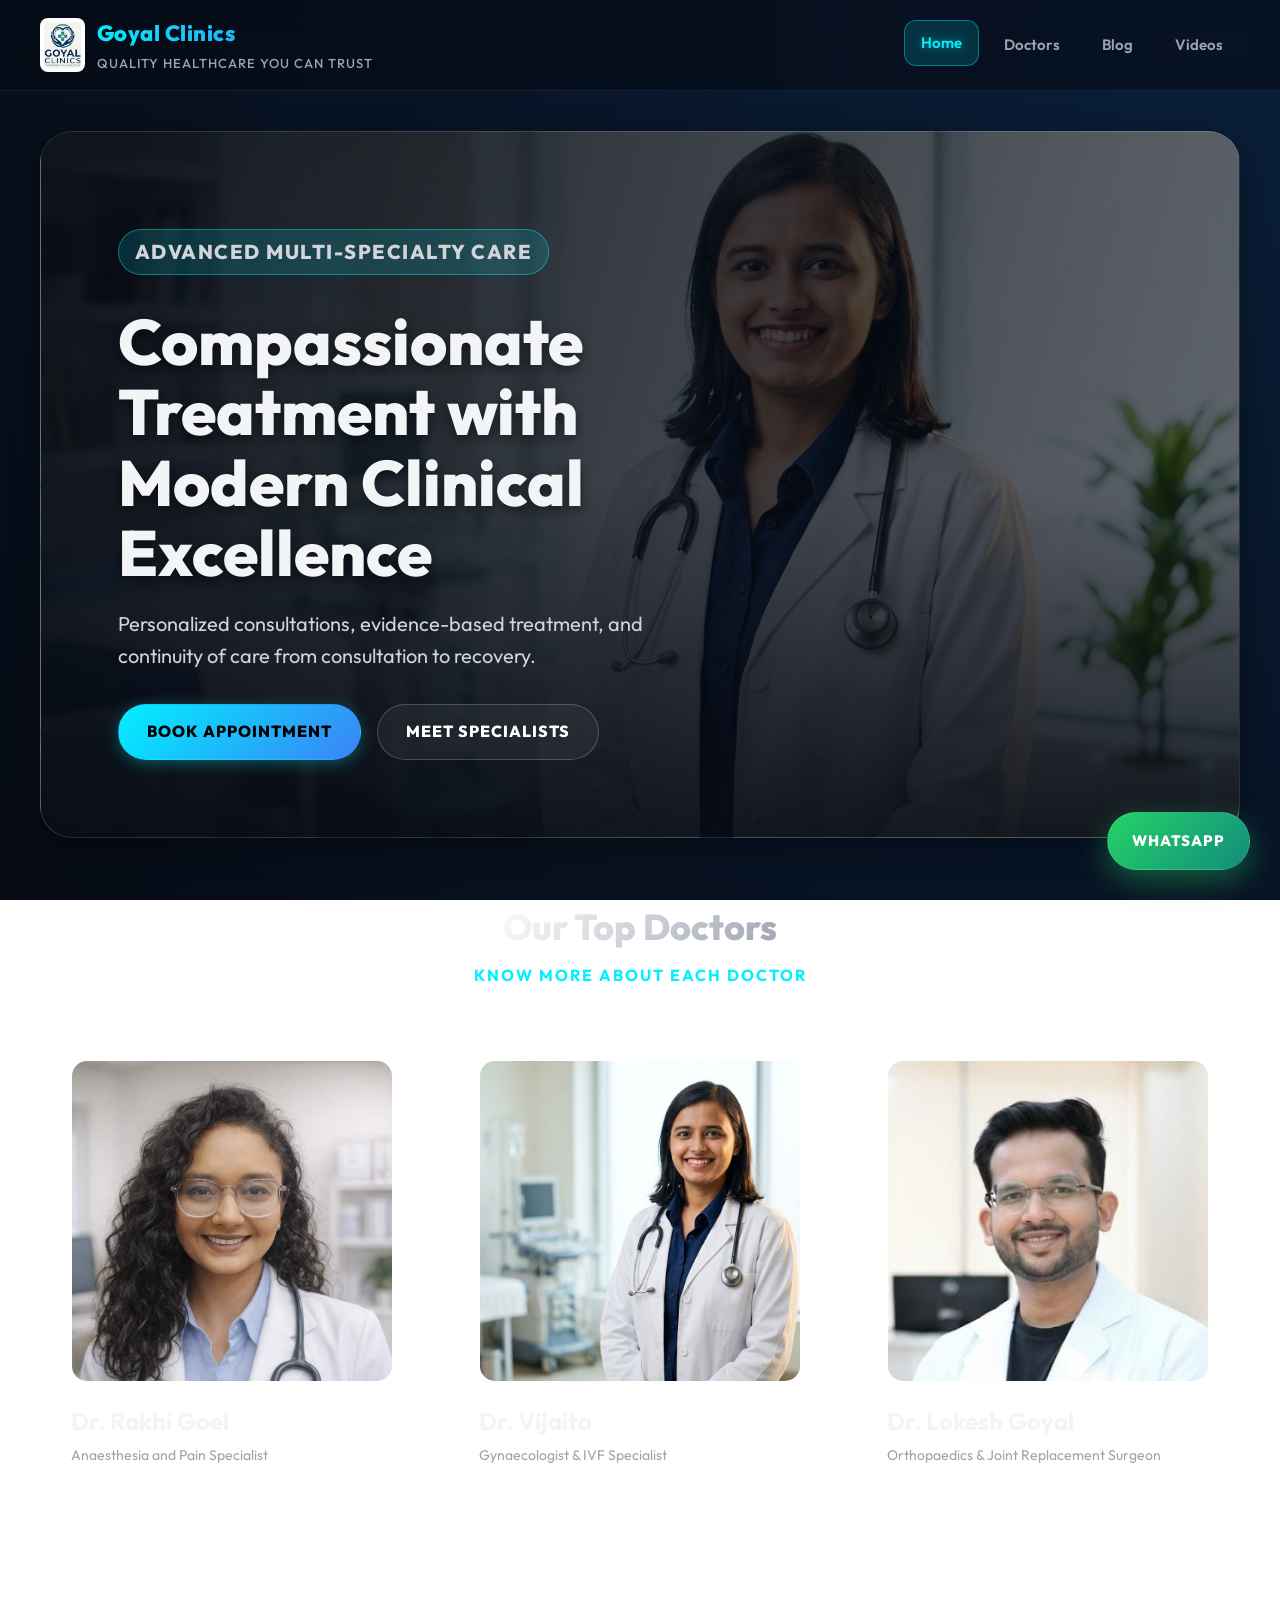
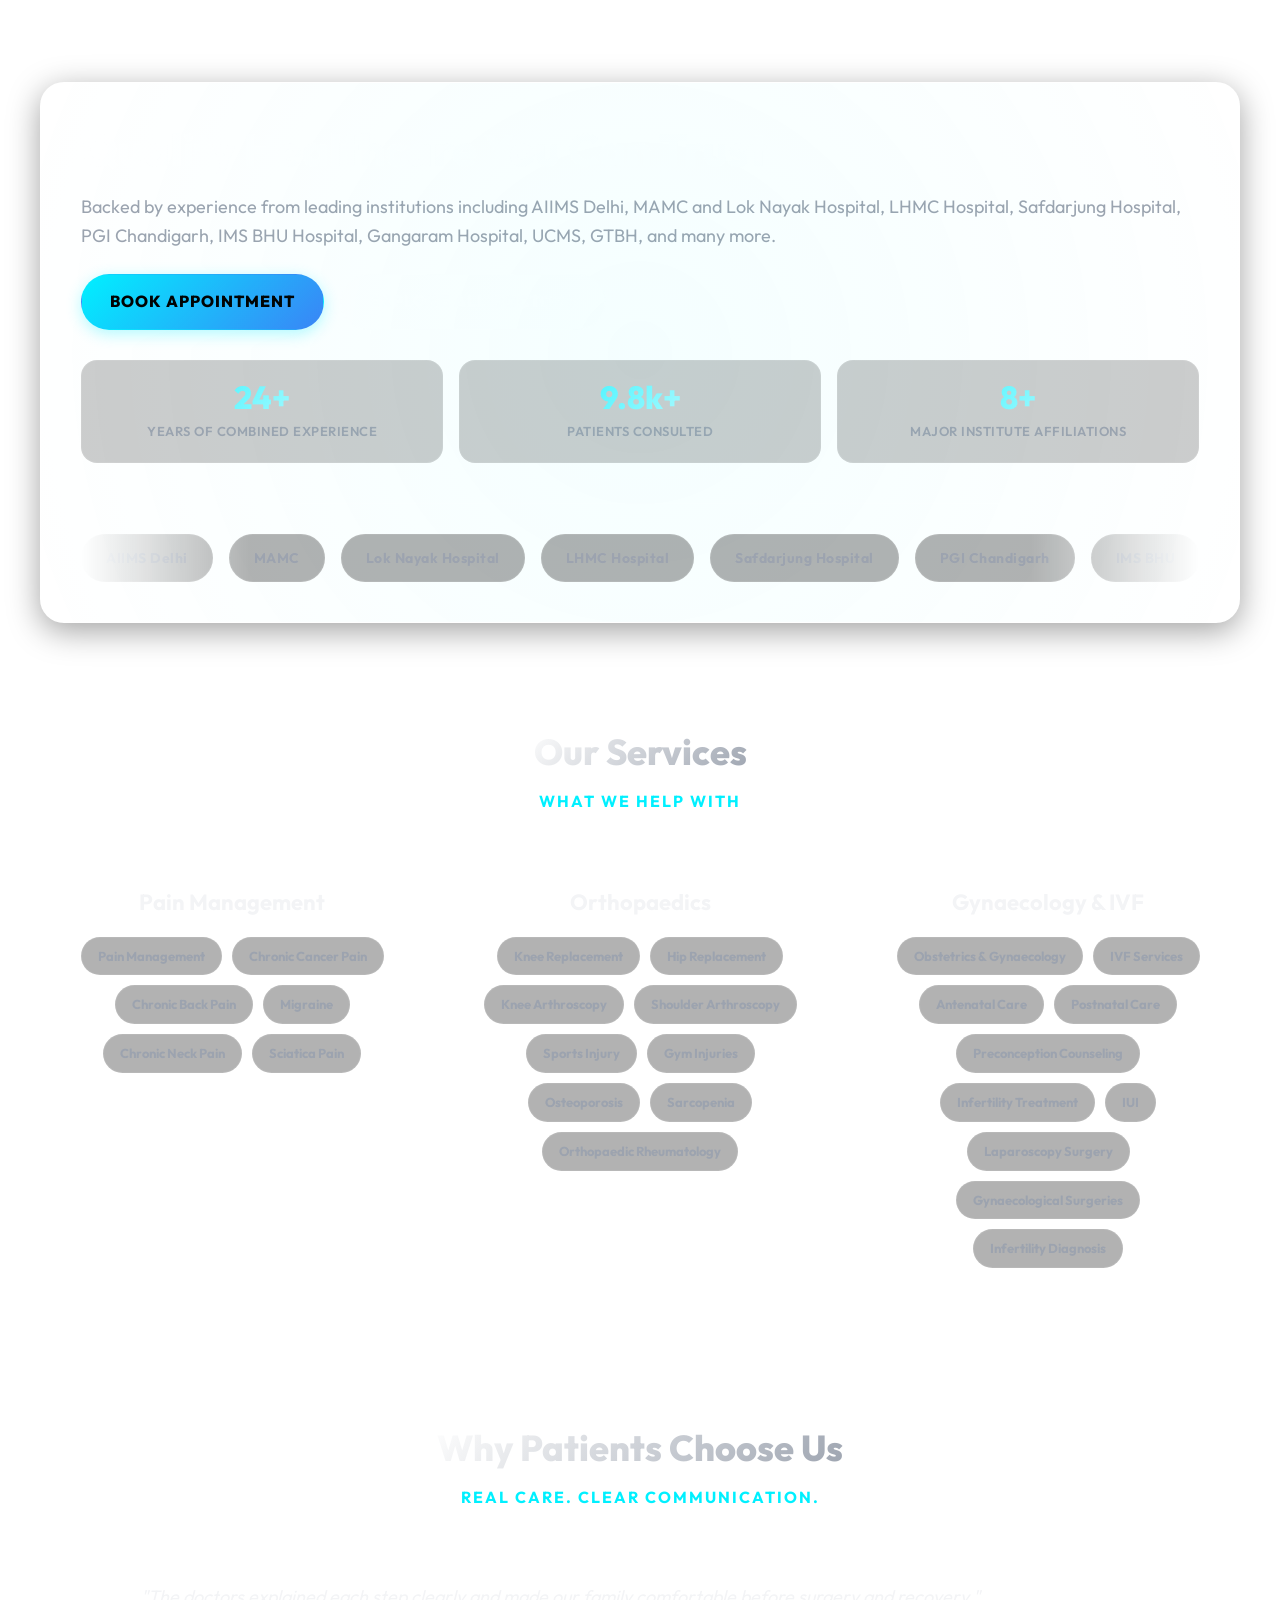
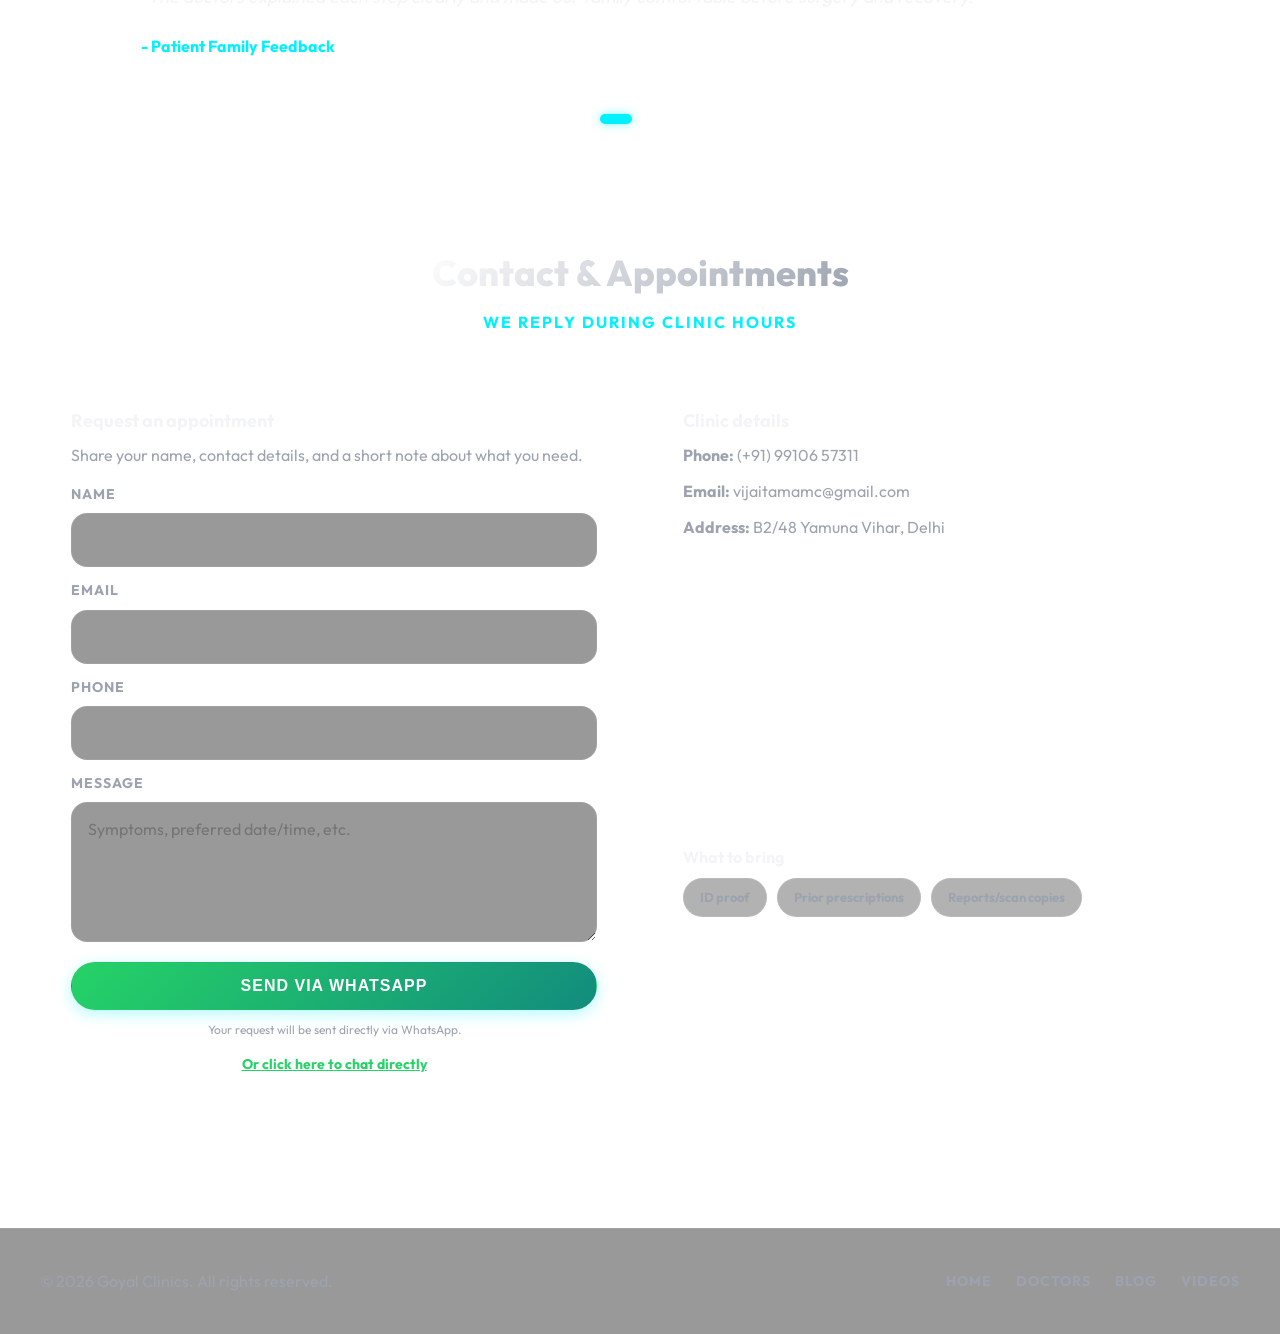
==== index.html @ 47b82653 "chore: add sitemap, robots.txt, and update schema domain for SEO indexing" ====
<!DOCTYPE html>
<html lang="en">
  <head>
    <meta charset="utf-8" />
    <meta name="viewport" content="width=device-width, initial-scale=1" />
    <title>Goyal Clinics Delhi | Top IVF, Joint Replacement &amp; Pain Management</title>
    <link rel="icon" type="image/png" href="css/IMG_4322.png" />
    <meta name="description" content="Expert medical care in Delhi by doctors from AIIMS, Gangaram, and MAMC. Goyal Clinics specializes in advanced IVF &amp; infertility treatments, total joint replacement surgeries, and comprehensive chronic pain management." />
    <meta name="keywords" content="ex-AIIMS doctor Delhi, ex-Gangaram doctor, MAMC doctor, IVF specialist Delhi, infertility treatment, best joint replacement surgeon, knee replacement, hip replacement, chronic pain management, Goyal Clinics Delhi, orthopaedic care, sciatica pain relief, pregnancy care" />
    <meta property="og:title" content="Goyal Clinics Delhi | Top IVF, Joint Replacement &amp; Pain Management" />
    <meta property="og:description" content="Expert medical care in Delhi. Goyal Clinics specializes in advanced IVF &amp; infertility treatments, total joint replacement surgeries, and comprehensive chronic pain management." />
    <meta property="og:type" content="website" />
    <script type="application/ld+json">
    {
      "@context": "https://schema.org",
      "@type": "MedicalClinic",
      "name": "Goyal Clinics",
      "image": "https://goyalclinics.com/40e5b3c6-85bc-4a08-9d90-1cc1109232ba.jpeg",
      "@id": "",
      "url": "https://goyalclinics.com/",
      "telephone": "+919910657311",
      "address": {
        "@type": "PostalAddress",
        "streetAddress": "B2/48 Yamuna Vihar",
        "addressLocality": "Delhi",
        "addressCountry": "IN"
      },
      "medicalSpecialty": [
        "https://schema.org/Gynecologic",
        "https://schema.org/Orthopedic",
        "https://schema.org/Anesthesia"
      ]
    }
    </script>
    <link rel="stylesheet" href="css/style.css" />
  </head>
  <body>
    <header>
      <div class="container topbar">
        <a href="index.html" class="logo">
          <img class="logo-icon" src="css/IMG_4322.png" alt="Goyal Clinics Logo" />
          <div class="logo-text">
            <strong>Goyal Clinics</strong>
            <span>Quality healthcare you can trust</span>
          </div>
        </a>
        <nav aria-label="Primary navigation">
          <a href="index.html" aria-current="page">Home</a>
          <a href="doctors.html">Doctors</a>
          <a href="blog.html">Blog</a>
          <a href="videos.html">Videos</a>
        </nav>
      </div>
    </header>

    <main class="container">
      <section class="hero-banner" aria-label="Clinic hero banner">
        <div class="hero-banner-content">
          <p class="hero-kicker">Advanced Multi-Specialty Care</p>
          <h1>Compassionate Treatment with Modern Clinical Excellence</h1>
          <p>
            Personalized consultations, evidence-based treatment, and continuity of care from consultation to
            recovery.
          </p>
          <div class="btn-row">
            <a class="btn btn-primary" href="#contact">Book Appointment</a>
            <a class="btn btn-secondary" href="doctors.html">Meet Specialists</a>
          </div>
        </div>
      </section>

      <section class="section" aria-label="Top doctors">
        <div class="section-title">
          <h3>Our Top Doctors</h3>
          <span>Know more about each doctor</span>
        </div>

        <div class="grid-3" role="list" aria-label="Top doctor image cards">
          <article class="panel top-doctor-card" role="listitem">
            <img class="top-doctor-image" src="40e5b3c6-85bc-4a08-9d90-1cc1109232ba.jpeg" alt="Dr. Rakhi Goel" />
            <h4 style="margin-bottom: 4px;">Dr. Rakhi Goel</h4>
            <p style="font-size: 14px; color: var(--muted); margin: 0 0 16px;">Anaesthesia and Pain Specialist</p>
            <a class="know-more-link" href="dr-rakhi-goel.html" aria-label="Know more about Dr. Rakhi Goel">
              Know More <span aria-hidden="true">↗</span>
            </a>
          </article>

          <article class="panel top-doctor-card" role="listitem">
            <img class="top-doctor-image" src="ce05b0d8-c887-4ce3-b5c1-f48594f68617.jpeg" alt="Dr. Vijaita" />
            <h4 style="margin-bottom: 4px;">Dr. Vijaita</h4>
            <p style="font-size: 14px; color: var(--muted); margin: 0 0 16px;">Gynaecologist &amp; IVF Specialist</p>
            <a class="know-more-link" href="dr-vijaita.html" aria-label="Know more about Dr. Vijaita">
              Know More <span aria-hidden="true">↗</span>
            </a>
          </article>

          <article class="panel top-doctor-card" role="listitem">
            <img class="top-doctor-image" src="d2f0bde5-e0ec-4a04-abf2-1b982e907528.jpeg" alt="Dr. Lokesh Goyal" />
            <h4 style="margin-bottom: 4px;">Dr. Lokesh Goyal</h4>
            <p style="font-size: 14px; color: var(--muted); margin: 0 0 16px;">Orthopaedics &amp; Joint Replacement Surgeon</p>
            <a class="know-more-link" href="dr-lokesh-goyal.html" aria-label="Know more about Dr. Lokesh Goyal">
              Know More <span aria-hidden="true">↗</span>
            </a>
          </article>
        </div>
      </section>

      <section class="hero">
        <div class="hero-card">
          <h2>Quality Healthcare You Can Trust</h2>
          <p>
            Backed by experience from leading institutions including AIIMS Delhi, MAMC and Lok Nayak
            Hospital, LHMC Hospital, Safdarjung Hospital, PGI Chandigarh, IMS BHU Hospital, Gangaram
            Hospital, UCMS, GTBH, and many more.
          </p>
          <div class="btn-row" style="margin-top:14px;">
            <a class="btn btn-primary" href="#contact">Book Appointment</a>
            <a class="btn btn-secondary" href="doctors.html">Explore All Doctors</a>
          </div>

          <div class="stats-grid" aria-label="Clinic experience highlights">
            <div class="stat-card">
              <strong data-count-to="25">25+</strong>
              <span>Years of combined experience</span>
            </div>
            <div class="stat-card">
              <strong data-count-to="10000">10k+</strong>
              <span>Patients consulted</span>
            </div>
            <div class="stat-card">
              <strong data-count-to="9">9+</strong>
              <span>Major institute affiliations</span>
            </div>
          </div>

          <div class="institute-marquee" aria-label="Institutes associated with clinical experience">
            <div class="institute-track">
              <span class="institute-logo">AIIMS Delhi</span>
              <span class="institute-logo">MAMC</span>
              <span class="institute-logo">Lok Nayak Hospital</span>
              <span class="institute-logo">LHMC Hospital</span>
              <span class="institute-logo">Safdarjung Hospital</span>
              <span class="institute-logo">PGI Chandigarh</span>
              <span class="institute-logo">IMS BHU</span>
              <span class="institute-logo">Gangaram Hospital</span>
              <span class="institute-logo">UCMS</span>
              <span class="institute-logo">GTBH</span>
              <span class="institute-logo" aria-hidden="true">AIIMS Delhi</span>
              <span class="institute-logo" aria-hidden="true">MAMC</span>
              <span class="institute-logo" aria-hidden="true">Lok Nayak Hospital</span>
              <span class="institute-logo" aria-hidden="true">LHMC Hospital</span>
              <span class="institute-logo" aria-hidden="true">Safdarjung Hospital</span>
              <span class="institute-logo" aria-hidden="true">PGI Chandigarh</span>
              <span class="institute-logo" aria-hidden="true">IMS BHU</span>
              <span class="institute-logo" aria-hidden="true">Gangaram Hospital</span>
              <span class="institute-logo" aria-hidden="true">UCMS</span>
              <span class="institute-logo" aria-hidden="true">GTBH</span>
            </div>
          </div>
        </div>
      </section>

      <section class="section" aria-label="Services">
        <div class="section-title">
          <h3>Our Services</h3>
          <span>What we help with</span>
        </div>

        <div class="grid-3">
          <div class="panel service">
            <h4>Pain Management</h4>
            <div class="pill-row" style="justify-content: center; margin-top: 16px;">
              <span class="pill">Pain Management</span>
              <span class="pill">Chronic Cancer Pain</span>
              <span class="pill">Chronic Back Pain</span>
              <span class="pill">Migraine</span>
              <span class="pill">Chronic Neck Pain</span>
              <span class="pill">Sciatica Pain</span>
            </div>
          </div>
          <div class="panel service">
            <h4>Orthopaedics</h4>
            <div class="pill-row" style="justify-content: center; margin-top: 16px;">
              <span class="pill">Knee Replacement</span>
              <span class="pill">Hip Replacement</span>
              <span class="pill">Knee Arthroscopy</span>
              <span class="pill">Shoulder Arthroscopy</span>
              <span class="pill">Sports Injury</span>
              <span class="pill">Gym Injuries</span>
              <span class="pill">Osteoporosis</span>
              <span class="pill">Sarcopenia</span>
              <span class="pill">Orthopaedic Rheumatology</span>
            </div>
          </div>
          <div class="panel service">
            <h4>Gynaecology &amp; IVF</h4>
            <div class="pill-row" style="justify-content: center; margin-top: 16px;">
              <span class="pill">Obstetrics &amp; Gynaecology</span>
              <span class="pill">IVF Services</span>
              <span class="pill">Antenatal Care</span>
              <span class="pill">Postnatal Care</span>
              <span class="pill">Preconception Counseling</span>
              <span class="pill">Infertility Treatment</span>
              <span class="pill">IUI</span>
              <span class="pill">Laparoscopy Surgery</span>
              <span class="pill">Gynaecological Surgeries</span>
              <span class="pill">Infertility Diagnosis</span>
            </div>
          </div>
        </div>
      </section>

      <section class="section" aria-label="Patient success highlights">
        <div class="section-title">
          <h3>Why Patients Choose Us</h3>
          <span>Real care. Clear communication.</span>
        </div>
        <div class="testimonial-carousel" id="testimonialCarousel">
          <button class="carousel-btn" id="prevTestimonial" aria-label="Previous testimonial">‹</button>
          <div class="testimonial-viewport">
            <div class="testimonial-track" id="testimonialTrack">
              <article class="panel review-card testimonial-slide">
                <p>
                  "The doctors explained each step clearly and made our family comfortable before surgery and
                  recovery."
                </p>
                <strong>- Patient Family Feedback</strong>
              </article>
              <article class="panel review-card testimonial-slide">
                <p>
                  "Appointments are smooth, follow-up is prompt, and treatment plans are practical for daily
                  life."
                </p>
                <strong>- Follow-up Patient</strong>
              </article>
              <article class="panel review-card testimonial-slide">
                <p>
                  "Professional team, modern approach, and excellent coordination from consultation to
                  post-care."
                </p>
                <strong>- Surgical Care Feedback</strong>
              </article>
            </div>
          </div>
          <button class="carousel-btn" id="nextTestimonial" aria-label="Next testimonial">›</button>
        </div>
        <div class="carousel-dots" id="testimonialDots" aria-label="Testimonial indicators">
          <button class="dot active" data-slide="0" aria-label="Go to testimonial 1"></button>
          <button class="dot" data-slide="1" aria-label="Go to testimonial 2"></button>
          <button class="dot" data-slide="2" aria-label="Go to testimonial 3"></button>
        </div>
      </section>

      <section class="section" id="contact" aria-label="Contact">
        <div class="section-title">
          <h3>Contact & Appointments</h3>
          <span>We reply during clinic hours</span>
        </div>

        <div class="contact-grid">
          <div class="panel">
            <h3 style="margin:0 0 8px; font-size:18px;">Request an appointment</h3>
            <p class="muted" style="margin:0 0 14px;">
              Share your name, contact details, and a short note about what you need.
            </p>

            <form id="contactForm">
              <div style="margin-bottom:12px;">
                <label for="name">Name</label>
                <input id="name" name="name" autocomplete="name" required />
              </div>
              <div style="margin-bottom:12px;">
                <label for="email">Email</label>
                <input id="email" name="email" type="email" autocomplete="email" required />
              </div>
              <div style="margin-bottom:12px;">
                <label for="phone">Phone</label>
                <input id="phone" name="phone" inputmode="tel" autocomplete="tel" />
              </div>
              <div style="margin-bottom:12px;">
                <label for="message">Message</label>
                <textarea id="message" name="message" placeholder="Symptoms, preferred date/time, etc." required></textarea>
              </div>
              <button class="btn btn-primary" type="submit" style="width:100%; background: linear-gradient(135deg, #25D366, #128C7E); color: white;">Send via WhatsApp</button>
              <p class="muted" style="margin:10px 0 0; font-size:12px; text-align: center;">
                Your request will be sent directly via WhatsApp.
              </p>
              <div style="text-align: center; margin-top: 12px;">
                <a href="https://wa.me/919910657311" target="_blank" style="font-size: 14px; font-weight: 700; color: #25D366; text-decoration: underline;">Or click here to chat directly</a>
              </div>
            </form>
          </div>

          <div class="panel">
            <h3 style="margin:0 0 8px; font-size:18px;">Clinic details</h3>
            <p class="muted" style="margin:0;">
              <strong>Phone:</strong> (+91) 99106 57311
            </p>
            <p class="muted" style="margin:10px 0 0;">
              <strong>Email:</strong> vijaitamamc@gmail.com
            </p>
            <p class="muted" style="margin:10px 0 0;">
              <strong>Address:</strong> B2/48 Yamuna Vihar, Delhi
            </p>
            
            <iframe src="https://maps.google.com/maps?q=B2/48%20Yamuna%20vihar%20delhi&t=&z=15&ie=UTF8&iwloc=&output=embed" width="100%" height="200" style="border:0; border-radius: 12px; margin-top: 16px;" allowfullscreen="" loading="lazy" referrerpolicy="no-referrer-when-downgrade"></iframe>

            <div class="divider"></div>

            <h3 style="margin:0 0 8px; font-size:16px;">What to bring</h3>
            <div class="pill-row" aria-label="Checklist">
              <span class="pill">ID proof</span>
              <span class="pill">Prior prescriptions</span>
              <span class="pill">Reports/scan copies</span>
            </div>
          </div>
        </div>
      </section>
    </main>

    <footer>
      <div class="container footer-row">
        <div>© 2026 Goyal Clinics. All rights reserved.</div>
        <div class="small-links" aria-label="Quick links">
          <a href="index.html">Home</a>
          <a href="doctors.html">Doctors</a>
          <a href="blog.html">Blog</a>
          <a href="videos.html">Videos</a>
        </div>
      </div>
    </footer>

    <a
      class="whatsapp-float"
      href="https://wa.me/919910657311"
      target="_blank"
      rel="noopener noreferrer"
      aria-label="Chat on WhatsApp"
    >
      WhatsApp
    </a>

    <script>
      const animateCount = (el, target) => {
        const duration = 1300;
        const start = performance.now();
        const step = (now) => {
          const progress = Math.min((now - start) / duration, 1);
          const value = Math.floor(progress * target);
          el.textContent = target >= 1000 ? `${Math.floor(value / 100) / 10}k+` : `${value}+`;
          if (progress < 1) requestAnimationFrame(step);
        };
        requestAnimationFrame(step);
      };

      const statEls = document.querySelectorAll("[data-count-to]");
      const observer = new IntersectionObserver(
        (entries) => {
          entries.forEach((entry) => {
            if (!entry.isIntersecting) return;
            const target = Number(entry.target.getAttribute("data-count-to") || "0");
            animateCount(entry.target, target);
            observer.unobserve(entry.target);
          });
        },
        { threshold: 0.4 }
      );

      statEls.forEach((el) => observer.observe(el));

      const testimonialTrack = document.getElementById("testimonialTrack");
      const testimonialDots = document.querySelectorAll(".dot");
      const prevBtn = document.getElementById("prevTestimonial");
      const nextBtn = document.getElementById("nextTestimonial");
      let activeSlide = 0;
      const maxSlides = 3;

      const updateCarousel = (index) => {
        activeSlide = (index + maxSlides) % maxSlides;
        if (testimonialTrack) {
          testimonialTrack.style.transform = `translateX(-${activeSlide * 100}%)`;
        }
        testimonialDots.forEach((dot, i) => {
          dot.classList.toggle("active", i === activeSlide);
        });
      };

      if (prevBtn) prevBtn.addEventListener("click", () => updateCarousel(activeSlide - 1));
      if (nextBtn) nextBtn.addEventListener("click", () => updateCarousel(activeSlide + 1));
      testimonialDots.forEach((dot) => {
        dot.addEventListener("click", () => updateCarousel(Number(dot.dataset.slide)));
      });

      setInterval(() => updateCarousel(activeSlide + 1), 4200);

      const form = document.getElementById("contactForm");
      if (form) {
        form.addEventListener("submit", (e) => {
          e.preventDefault();
          const name = document.getElementById("name").value;
          const phone = document.getElementById("phone").value;
          const email = document.getElementById("email").value;
          const message = document.getElementById("message").value;
          
          const text = `Hi, I would like to book an appointment.\n\n*Name:* ${name}\n*Phone:* ${phone}\n*Email:* ${email}\n*Message:* ${message}`;
          const encodedText = encodeURIComponent(text);
          window.open(`https://wa.me/919910657311?text=${encodedText}`, "_blank");
          
          form.reset();
        });
      }
    </script>
  </body>
</html>
---- css/style.css ----
@import url('https://fonts.googleapis.com/css2?family=Outfit:wght@300;400;500;600;700;800&display=swap');

:root {
  --bg: #060B14;
  --bg-gradient: radial-gradient(circle at top right, #0a1f3b 0%, #060B14 100%);
  --panel: rgba(255, 255, 255, 0.03);
  --panel-hover: rgba(255, 255, 255, 0.06);
  --panel-glass: rgba(6, 11, 20, 0.6);
  --text: #F3F4F6;
  --muted: #9CA3AF;
  --brand: #00F0FF;
  --brand-dim: rgba(0, 240, 255, 0.15);
  --brand-2: #3B82F6;
  --border: rgba(255, 255, 255, 0.08);
  --border-glow: rgba(0, 240, 255, 0.4);
  --shadow: 0 8px 32px 0 rgba(0, 0, 0, 0.37);
  --glow-shadow: 0 0 20px rgba(0, 240, 255, 0.15);
}

* {
  box-sizing: border-box;
}

html,
body {
  height: 100%;
}

body {
  margin: 0;
  font-family: 'Outfit', sans-serif;
  background: var(--bg-gradient);
  background-attachment: fixed;
  color: var(--text);
  line-height: 1.6;
  -webkit-font-smoothing: antialiased;
}

a {
  color: inherit;
  text-decoration: none;
  transition: all 0.3s ease;
}

img {
  max-width: 100%;
  height: auto;
  display: block;
}

.container {
  width: min(1200px, calc(100% - 40px));
  margin: 0 auto;
}

header {
  position: sticky;
  top: 0;
  z-index: 100;
  backdrop-filter: blur(16px);
  -webkit-backdrop-filter: blur(16px);
  background: var(--panel-glass);
  border-bottom: 1px solid var(--border);
  transition: all 0.3s ease;
}

.topbar {
  display: flex;
  align-items: center;
  justify-content: space-between;
  gap: 16px;
  padding: 16px 0;
}



.logo strong {
  font-size: 22px;
  font-weight: 800;
  letter-spacing: 0.5px;
  background: linear-gradient(135deg, var(--brand), var(--brand-2));
  -webkit-background-clip: text;
  -webkit-text-fill-color: transparent;
}

.logo span {
  font-size: 13px;
  color: var(--muted);
  font-weight: 500;
  text-transform: uppercase;
  letter-spacing: 1px;
}

nav {
  display: flex;
  gap: 8px;
  flex-wrap: wrap;
  justify-content: flex-end;
}

nav a {
  padding: 10px 16px;
  border-radius: 12px;
  border: 1px solid transparent;
  color: var(--muted);
  font-weight: 600;
  font-size: 15px;
  transition: all 0.3s cubic-bezier(0.4, 0, 0.2, 1);
}

nav a:hover, nav a[aria-current="page"] {
  background: var(--brand-dim);
  border-color: var(--border-glow);
  color: var(--brand);
  text-shadow: 0 0 10px rgba(0, 240, 255, 0.5);
  transform: translateY(-2px);
}

.hero {
  padding: 60px 0 40px;
}

.hero-grid {
  display: grid;
  grid-template-columns: 1.2fr 0.8fr;
  gap: 24px;
  align-items: stretch;
}

.hero-card {
  background: var(--panel);
  backdrop-filter: blur(10px);
  border: 1px solid var(--border);
  border-radius: 24px;
  box-shadow: var(--shadow);
  padding: 40px;
  position: relative;
  overflow: hidden;
  transition: transform 0.3s ease, box-shadow 0.3s ease;
}

.hero-card::before {
  content: '';
  position: absolute;
  top: -50%;
  left: -50%;
  width: 200%;
  height: 200%;
  background: radial-gradient(circle, var(--brand-dim) 0%, transparent 50%);
  opacity: 0.3;
  pointer-events: none;
}

.hero-card:hover {
  transform: translateY(-5px);
  box-shadow: var(--glow-shadow);
  border-color: rgba(255, 255, 255, 0.15);
}

.hero h2 {
  margin: 0 0 16px;
  font-size: clamp(28px, 3.5vw, 48px);
  line-height: 1.2;
  font-weight: 800;
  color: #fff;
}

.hero p {
  margin: 0 0 24px;
  color: var(--muted);
  font-size: 18px;
}

.stats-grid {
  margin-top: 30px;
  display: grid;
  grid-template-columns: repeat(3, minmax(0, 1fr));
  gap: 16px;
}

.stat-card {
  border: 1px solid var(--border);
  background: rgba(0, 0, 0, 0.2);
  border-radius: 16px;
  padding: 20px;
  text-align: center;
  transition: all 0.3s ease;
}

.stat-card:hover {
  border-color: var(--brand);
  background: var(--brand-dim);
  transform: scale(1.05);
}

.stat-card strong {
  display: block;
  font-size: 32px;
  font-weight: 800;
  line-height: 1;
  background: linear-gradient(135deg, var(--brand), #fff);
  -webkit-background-clip: text;
  -webkit-text-fill-color: transparent;
}

.stat-card span {
  display: block;
  margin-top: 8px;
  font-size: 13px;
  color: var(--muted);
  font-weight: 600;
  text-transform: uppercase;
  letter-spacing: 0.5px;
}

.institute-marquee {
  margin-top: 40px;
  border-top: 1px solid var(--border);
  padding-top: 30px;
  overflow: hidden;
  mask-image: linear-gradient(to right, transparent, black 15%, black 85%, transparent);
}

.institute-track {
  display: flex;
  gap: 16px;
  width: max-content;
  animation: scroll-institutes 30s linear infinite;
}

.institute-logo {
  display: inline-flex;
  align-items: center;
  justify-content: center;
  white-space: nowrap;
  padding: 12px 24px;
  border-radius: 999px;
  border: 1px solid var(--border);
  background: rgba(0, 0, 0, 0.3);
  color: var(--muted);
  font-size: 14px;
  font-weight: 700;
  letter-spacing: 0.5px;
  transition: all 0.3s ease;
}

.institute-logo:hover {
  color: #fff;
  border-color: var(--brand);
  background: var(--brand-dim);
  box-shadow: var(--glow-shadow);
}

@keyframes scroll-institutes {
  from { transform: translateX(0); }
  to { transform: translateX(-50%); }
}

.hero-badges {
  display: flex;
  gap: 12px;
  flex-wrap: wrap;
  margin-top: 24px;
}

.badge {
  border: 1px solid var(--border);
  background: var(--panel);
  padding: 12px 16px;
  border-radius: 16px;
  font-weight: 700;
  font-size: 14px;
  color: var(--text);
}

.cta-card {
  display: flex;
  flex-direction: column;
  gap: 16px;
  justify-content: center;
}

.btn-row {
  display: flex;
  gap: 16px;
  flex-wrap: wrap;
  margin-top: 10px;
}

.btn {
  display: inline-flex;
  align-items: center;
  justify-content: center;
  gap: 8px;
  padding: 14px 28px;
  border-radius: 999px;
  border: 1px solid transparent;
  font-weight: 800;
  font-size: 16px;
  cursor: pointer;
  transition: all 0.3s cubic-bezier(0.4, 0, 0.2, 1);
  text-transform: uppercase;
  letter-spacing: 1px;
}

.btn-primary {
  background: linear-gradient(135deg, var(--brand), var(--brand-2));
  color: #000;
  box-shadow: 0 4px 15px rgba(0, 240, 255, 0.3);
}

.btn-primary:hover {
  transform: translateY(-3px) scale(1.02);
  box-shadow: 0 8px 25px rgba(0, 240, 255, 0.5);
}

.btn-secondary {
  background: rgba(255, 255, 255, 0.05);
  color: #fff;
  border-color: rgba(255, 255, 255, 0.2);
}

.btn-secondary:hover {
  background: rgba(255, 255, 255, 0.1);
  border-color: #fff;
  transform: translateY(-3px);
}

.section {
  padding: 60px 0;
}

.hero-banner {
  margin-top: 40px;
  border: 1px solid rgba(255, 255, 255, 0.1);
  border-radius: 32px;
  overflow: hidden;
  background: linear-gradient(105deg, rgba(6, 11, 20, 0.95) 0%, rgba(6, 11, 20, 0.6) 100%),
    url("../ce05b0d8-c887-4ce3-b5c1-f48594f68617.jpeg");
  background-size: cover;
  background-position: center;
  box-shadow: var(--shadow);
  position: relative;
}

.hero-banner::after {
  content: '';
  position: absolute;
  top: 0; left: 0; right: 0; bottom: 0;
  background: linear-gradient(180deg, transparent 50%, rgba(6, 11, 20, 0.8) 100%);
  pointer-events: none;
}

.hero-banner-content {
  padding: clamp(40px, 6vw, 80px);
  max-width: 800px;
  position: relative;
  z-index: 1;
}

.hero-kicker {
  display: inline-block;
  margin: 0 0 16px;
  padding: 6px 16px;
  border-radius: 999px;
  border: 1px solid var(--border-glow);
  background: var(--brand-dim);
  color: var(--brand);
  font-size: 13px;
  font-weight: 800;
  text-transform: uppercase;
  letter-spacing: 1.5px;
}

.hero-banner h1 {
  margin: 0;
  line-height: 1.1;
  font-size: clamp(36px, 5vw, 64px);
  font-weight: 800;
  text-shadow: 0 4px 12px rgba(0, 0, 0, 0.5);
}

.hero-banner p {
  margin: 20px 0 32px;
  color: #D1D5DB;
  font-size: 20px;
  max-width: 600px;
}

.section-title {
  display: flex;
  flex-direction: column;
  align-items: center;
  text-align: center;
  margin-bottom: 40px;
}

.section-title h3 {
  margin: 0 0 8px;
  font-size: 36px;
  font-weight: 800;
  background: linear-gradient(135deg, #fff, var(--muted));
  -webkit-background-clip: text;
  -webkit-text-fill-color: transparent;
}

.section-title span {
  color: var(--brand);
  font-size: 16px;
  font-weight: 700;
  text-transform: uppercase;
  letter-spacing: 2px;
}

.grid-3 {
  display: grid;
  grid-template-columns: repeat(3, 1fr);
  gap: 24px;
}

.top-doctor-card {
  display: flex;
  flex-direction: column;
  background: var(--panel);
  border: 1px solid var(--border);
  border-radius: 24px;
  padding: 20px;
  transition: all 0.4s cubic-bezier(0.175, 0.885, 0.32, 1.275);
}

.top-doctor-card:hover {
  transform: translateY(-10px);
  border-color: rgba(255, 255, 255, 0.2);
  box-shadow: 0 20px 40px rgba(0, 0, 0, 0.4), 0 0 20px rgba(0, 240, 255, 0.1);
  background: var(--panel-hover);
}

.top-doctor-image {
  width: 100%;
  aspect-ratio: 1 / 1;
  height: auto;
  object-fit: cover;
  object-position: center top;
  border-radius: 16px;
  border: 1px solid var(--border);
  margin-bottom: 20px;
  transition: transform 0.5s ease;
}

.top-doctor-card:hover .top-doctor-image {
  transform: scale(1.02);
}

.top-doctor-card h4 {
  margin: 0 0 12px;
  font-size: 24px;
  font-weight: 700;
}

.panel {
  background: var(--panel);
  border: 1px solid var(--border);
  border-radius: 24px;
  padding: 30px;
  backdrop-filter: blur(10px);
  transition: all 0.3s ease;
}

.service {
  text-align: center;
}

.service:hover {
  border-color: var(--brand);
  box-shadow: var(--glow-shadow);
  transform: translateY(-5px);
}

.service h4 {
  margin: 0 0 12px;
  font-size: 22px;
  font-weight: 700;
}

.service p {
  margin: 0 0 20px;
  color: var(--muted);
  font-size: 16px;
}

.doctor-card {
  display: grid;
  grid-template-columns: 140px 1fr;
  gap: 24px;
  align-items: center;
  padding: 24px;
}

.doctor-card:hover {
  border-color: rgba(255, 255, 255, 0.2);
  background: var(--panel-hover);
}

.doctor-photo {
  width: 140px;
  height: 140px;
  border-radius: 24px;
  overflow: hidden;
  border: 2px solid var(--border);
  background: var(--panel-2);
  box-shadow: var(--shadow);
}

.doctor-photo img {
  width: 100%;
  height: 100%;
  object-fit: cover;
  object-position: center top;
}

.doctor-meta h4 {
  margin: 0 0 8px;
  font-size: 26px;
  font-weight: 800;
}

.doctor-meta p {
  margin: 0 0 16px;
  color: var(--brand);
  font-size: 16px;
  font-weight: 600;
}

.pill-row {
  display: flex;
  gap: 10px;
  flex-wrap: wrap;
}

.pill {
  border: 1px solid var(--border);
  background: rgba(0, 0, 0, 0.3);
  padding: 8px 16px;
  border-radius: 999px;
  font-size: 13px;
  font-weight: 700;
  color: var(--muted);
  transition: all 0.3s ease;
}

.pill:hover {
  color: #fff;
  border-color: var(--brand);
  box-shadow: 0 0 10px rgba(0, 240, 255, 0.2);
}

.know-more-link {
  display: inline-flex;
  align-items: center;
  justify-content: center;
  gap: 8px;
  padding: 12px 24px;
  border-radius: 999px;
  border: 1px solid var(--border);
  background: transparent;
  color: #fff;
  font-size: 14px;
  font-weight: 800;
  text-transform: uppercase;
  letter-spacing: 1px;
  transition: all 0.3s ease;
}

.know-more-link:hover {
  background: var(--brand);
  border-color: var(--brand);
  color: #000;
  box-shadow: 0 4px 15px rgba(0, 240, 255, 0.4);
}

.review-card p {
  margin: 0 0 20px;
  color: var(--text);
  font-size: 18px;
  font-style: italic;
  line-height: 1.8;
}

.review-card strong {
  font-size: 16px;
  color: var(--brand);
}

.testimonial-carousel {
  display: grid;
  grid-template-columns: auto 1fr auto;
  gap: 20px;
  align-items: center;
}

.testimonial-viewport {
  overflow: hidden;
}

.testimonial-track {
  display: flex;
  transition: transform 0.6s cubic-bezier(0.25, 1, 0.5, 1);
}

.testimonial-slide {
  min-width: 100%;
}

.carousel-btn {
  width: 50px;
  height: 50px;
  border-radius: 999px;
  border: 1px solid var(--border);
  background: var(--panel);
  color: #fff;
  font-size: 28px;
  line-height: 1;
  cursor: pointer;
  transition: all 0.3s ease;
  display: flex;
  align-items: center;
  justify-content: center;
}

.carousel-btn:hover {
  background: var(--brand);
  color: #000;
  border-color: var(--brand);
  transform: scale(1.1);
}

.carousel-dots {
  display: flex;
  justify-content: center;
  gap: 12px;
  margin-top: 24px;
}

.dot {
  width: 10px;
  height: 10px;
  border-radius: 999px;
  border: 0;
  background: rgba(255, 255, 255, 0.2);
  cursor: pointer;
  transition: all 0.3s ease;
}

.dot.active {
  width: 32px;
  background: var(--brand);
  box-shadow: 0 0 10px rgba(0, 240, 255, 0.5);
}

.whatsapp-float {
  position: fixed;
  right: 30px;
  bottom: 30px;
  z-index: 50;
  display: inline-flex;
  align-items: center;
  justify-content: center;
  padding: 16px 24px;
  border-radius: 999px;
  border: 1px solid rgba(255, 255, 255, 0.1);
  background: linear-gradient(135deg, #25D366, #128C7E);
  color: #ffffff;
  font-size: 15px;
  font-weight: 800;
  text-transform: uppercase;
  letter-spacing: 1px;
  box-shadow: 0 10px 30px rgba(37, 211, 102, 0.4);
  transition: all 0.3s cubic-bezier(0.175, 0.885, 0.32, 1.275);
}

.whatsapp-float:hover {
  transform: translateY(-5px) scale(1.05);
  box-shadow: 0 15px 40px rgba(37, 211, 102, 0.6);
}

.muted {
  color: var(--muted);
}

.divider {
  height: 1px;
  background: linear-gradient(90deg, transparent, var(--border), transparent);
  margin: 40px 0;
}

.contact-grid {
  display: grid;
  grid-template-columns: 1fr 1fr;
  gap: 24px;
}

label {
  display: block;
  font-weight: 700;
  font-size: 14px;
  margin-bottom: 8px;
  color: var(--muted);
  text-transform: uppercase;
  letter-spacing: 1px;
}

input,
textarea {
  width: 100%;
  padding: 16px;
  border-radius: 16px;
  border: 1px solid var(--border);
  background: rgba(0, 0, 0, 0.4);
  color: #fff;
  font-family: inherit;
  font-size: 16px;
  outline: none;
  transition: all 0.3s ease;
}

input:focus,
textarea:focus {
  border-color: var(--brand);
  box-shadow: 0 0 0 4px var(--brand-dim);
  background: rgba(0, 0, 0, 0.6);
}

textarea {
  resize: vertical;
  min-height: 140px;
}

footer {
  padding: 40px 0;
  background: rgba(0, 0, 0, 0.4);
  border-top: 1px solid var(--border);
  margin-top: 60px;
  color: var(--muted);
}

.footer-row {
  display: flex;
  justify-content: space-between;
  gap: 20px;
  flex-wrap: wrap;
  align-items: center;
}

.small-links {
  display: flex;
  gap: 24px;
  flex-wrap: wrap;
  font-weight: 700;
}

.small-links a {
  color: var(--muted);
  text-transform: uppercase;
  letter-spacing: 1px;
  font-size: 14px;
}

.small-links a:hover {
  color: var(--brand);
}

@media (max-width: 900px) {
  .hero-grid {
    grid-template-columns: 1fr;
  }
  .institute-track {
    animation-duration: 20s;
  }
  .grid-3 {
    grid-template-columns: 1fr;
  }
  .stats-grid {
    grid-template-columns: 1fr;
  }
  .testimonial-carousel {
    grid-template-columns: 1fr;
  }
  .carousel-btn {
    display: none;
  }
  .contact-grid {
    grid-template-columns: 1fr;
  }
  
  /* Mobile styling applied before */
  .topbar {
    flex-direction: column;
    text-align: center;
  }
  nav {
    justify-content: center;
    width: 100%;
  }
  .footer-row {
    flex-direction: column;
    justify-content: center;
  }
  .small-links {
    justify-content: center;
  }
  .doctor-card {
    grid-template-columns: 1fr;
    text-align: center;
    gap: 16px;
  }
  .doctor-photo {
    width: 140px;
    height: 140px;
    margin: 0 auto;
  }
  .pill-row {
    justify-content: center;
  }
}

.logo {
  display: flex;
  flex-direction: row;
  align-items: center;
  gap: 12px;
  text-decoration: none;
  transition: transform 0.3s ease;
}
.logo:hover {
  transform: translateY(-2px);
}
.logo-text {
  display: flex;
  flex-direction: column;
  gap: 2px;
}
.logo-icon {
  width: auto;
  max-width: 200px;
  height: 54px;
  object-fit: contain;
  background-color: #ffffff;
  padding: 4px;
  border-radius: 8px;
  display: block;
}

/* Timeline Component */
.timeline {
            position: relative;
            max-width: 800px;
            margin: 40px auto;
            padding-left: 50px;
          }
          
          .timeline::before {
            content: '';
            position: absolute;
            top: 0;
            bottom: 0;
            left: 24px;
            width: 2px;
            background: linear-gradient(180deg, var(--brand), var(--brand-2));
            box-shadow: var(--glow-shadow);
          }
          
          .timeline-item {
            position: relative;
            margin-bottom: 40px;
          }
          
          .timeline-item:last-child {
            margin-bottom: 0;
          }
          
          .timeline-dot {
            position: absolute;
            left: -50px;
            width: 50px;
            height: 50px;
            border-radius: 50%;
            background: #fff;
            border: 3px solid var(--panel);
            display: flex;
            align-items: center;
            justify-content: center;
            overflow: hidden;
            box-shadow: 0 0 15px rgba(0, 240, 255, 0.4);
            z-index: 1;
          }
          
          .timeline-dot img {
            width: 32px;
            height: 32px;
            object-fit: contain;
          }
          
          .timeline-content {
            background: var(--panel);
            border: 1px solid var(--border);
            border-radius: 16px;
            padding: 24px;
            backdrop-filter: blur(10px);
            transition: all 0.3s ease;
          }
          
          .timeline-content:hover {
            transform: translateX(8px);
            border-color: var(--brand);
            box-shadow: var(--glow-shadow);
            background: var(--panel-hover);
          }
          
          .timeline-content h4 {
            margin: 0 0 6px;
            color: var(--brand);
            font-size: 20px;
            font-weight: 800;
          }
          
          .timeline-content p {
            margin: 0;
            color: var(--text);
            font-size: 16px;
          }
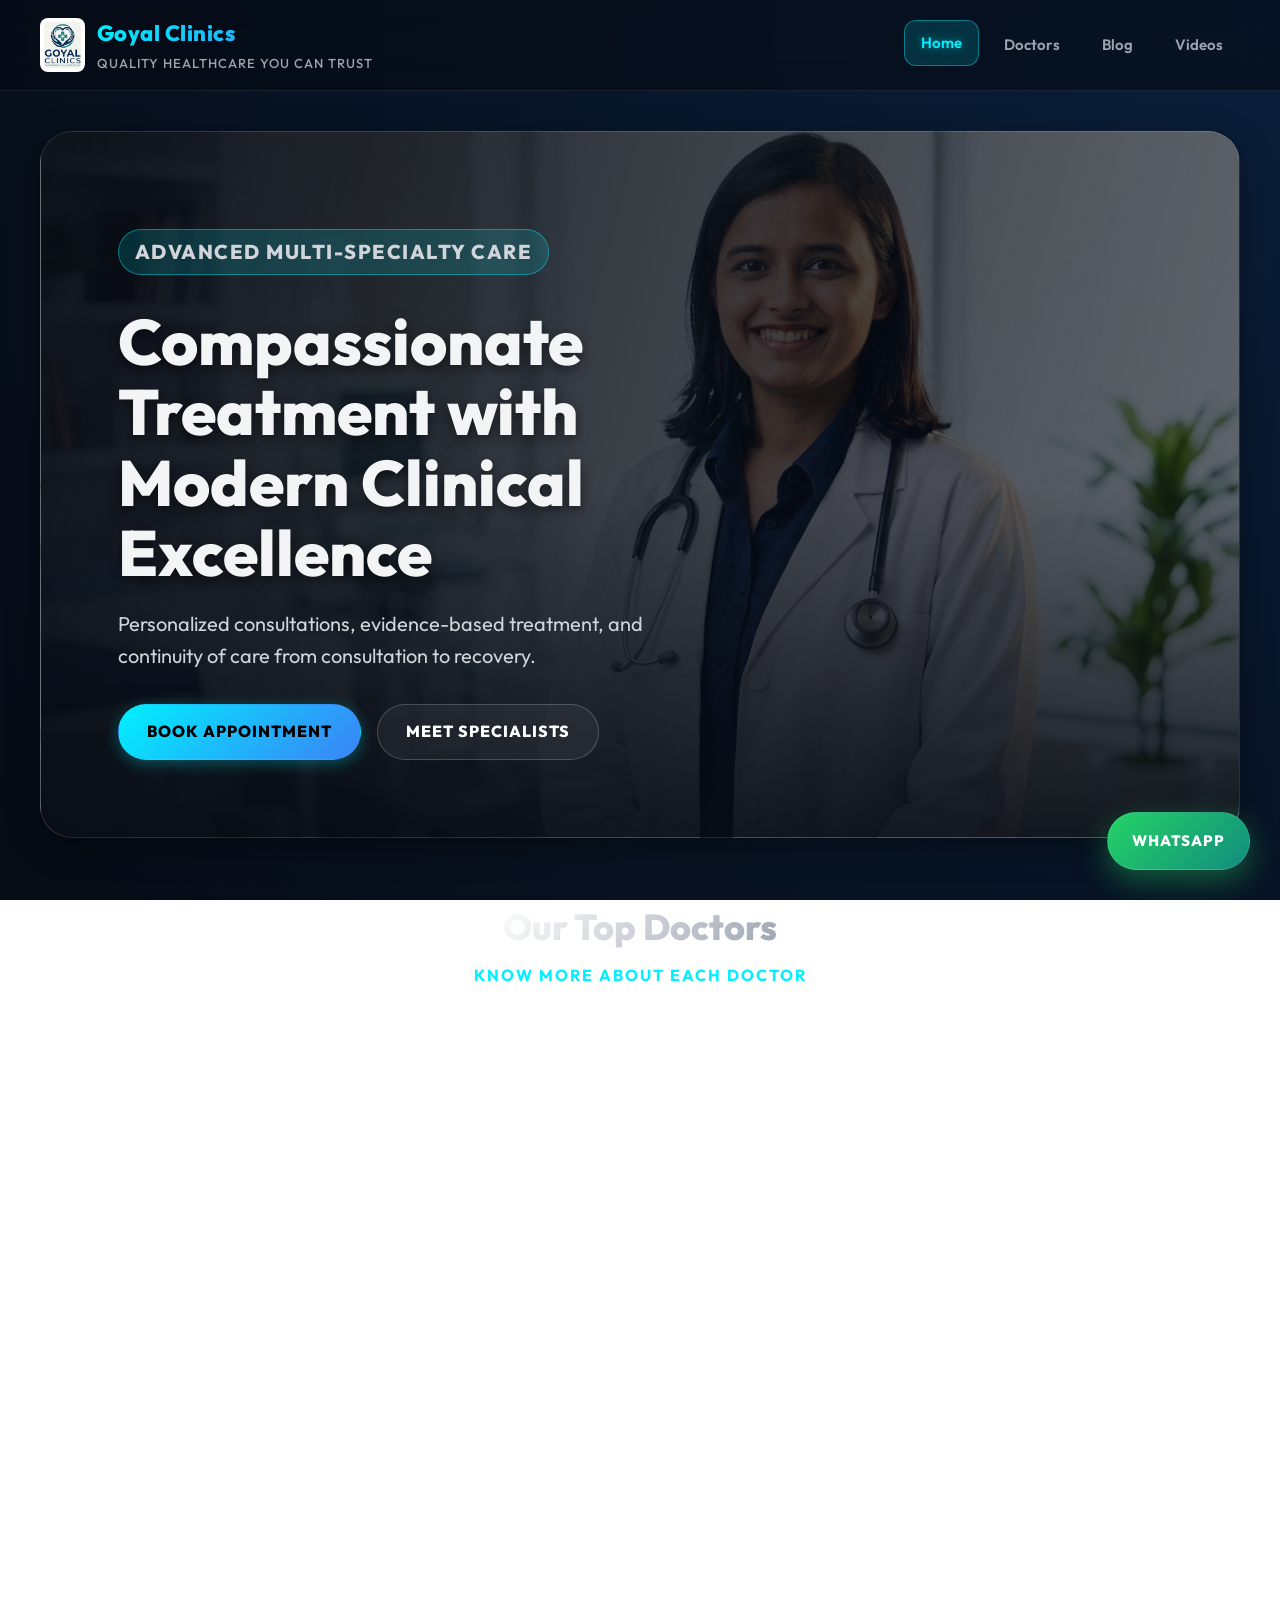
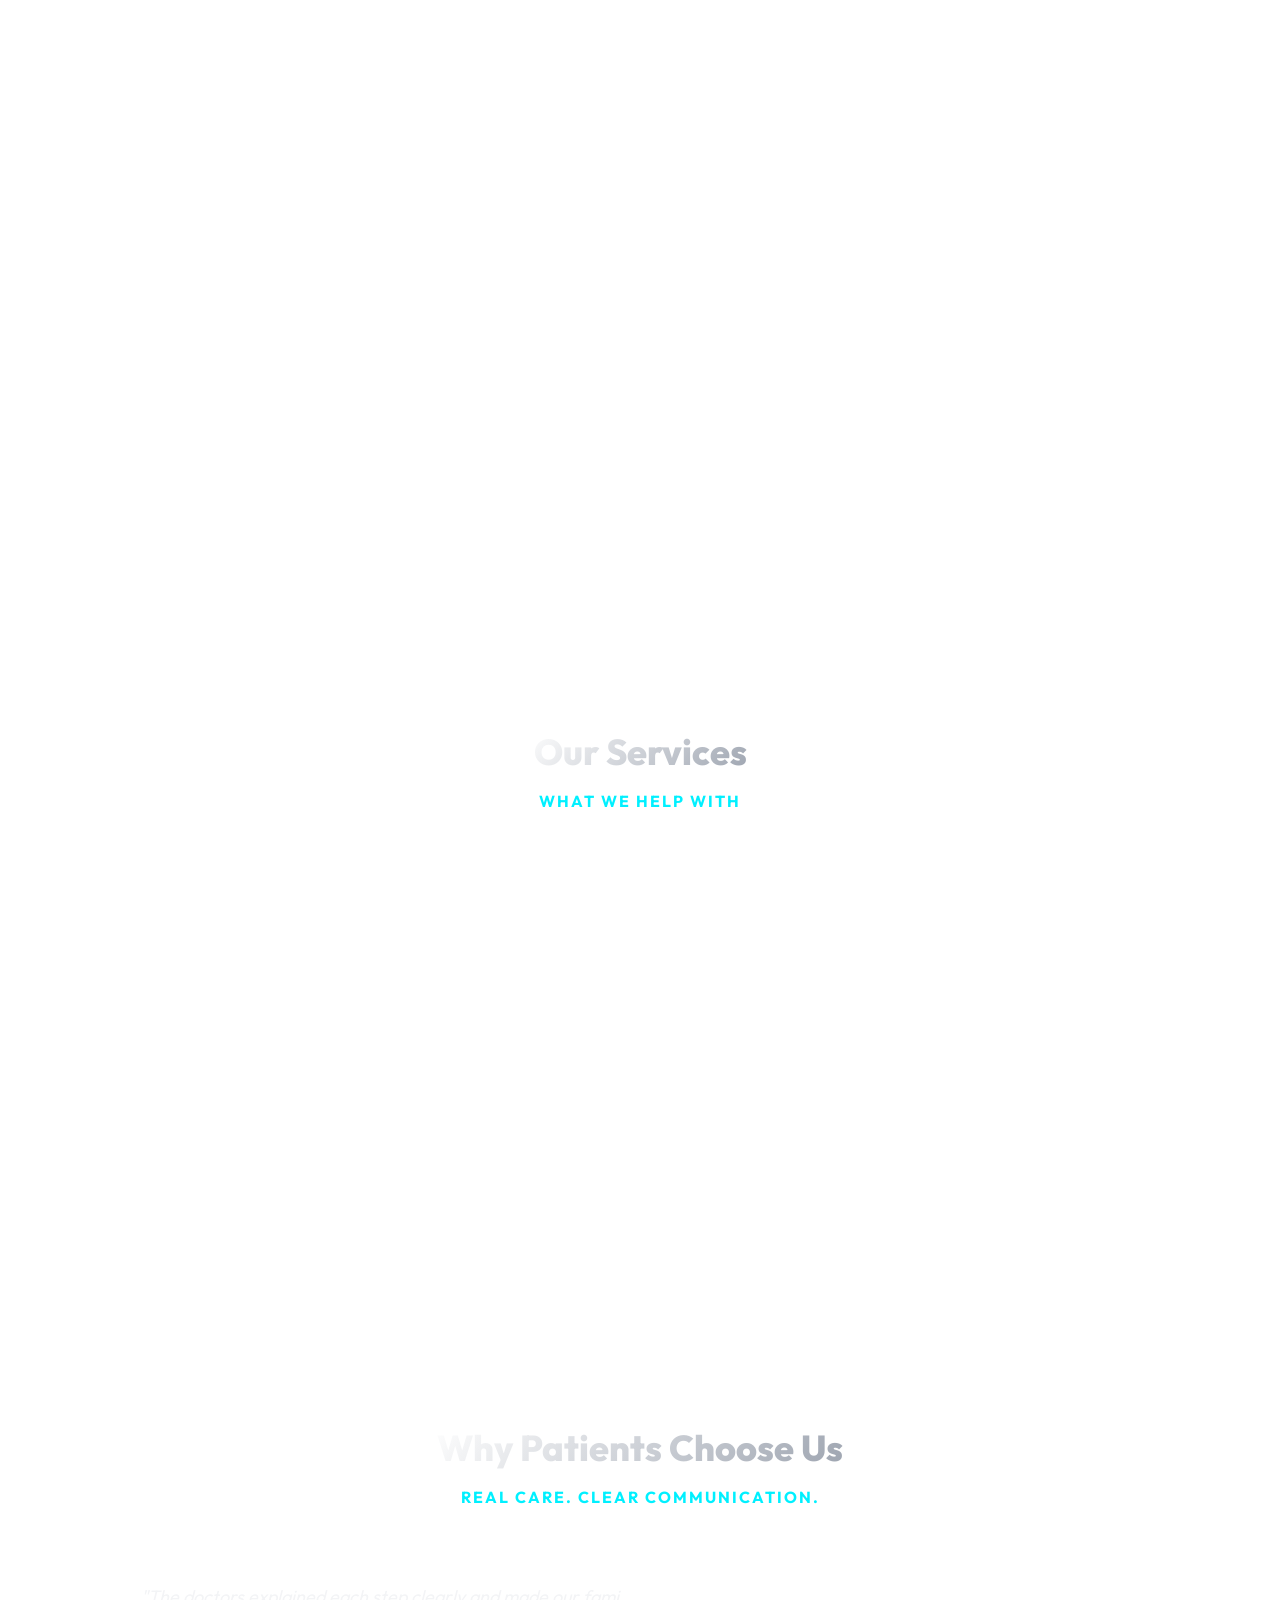
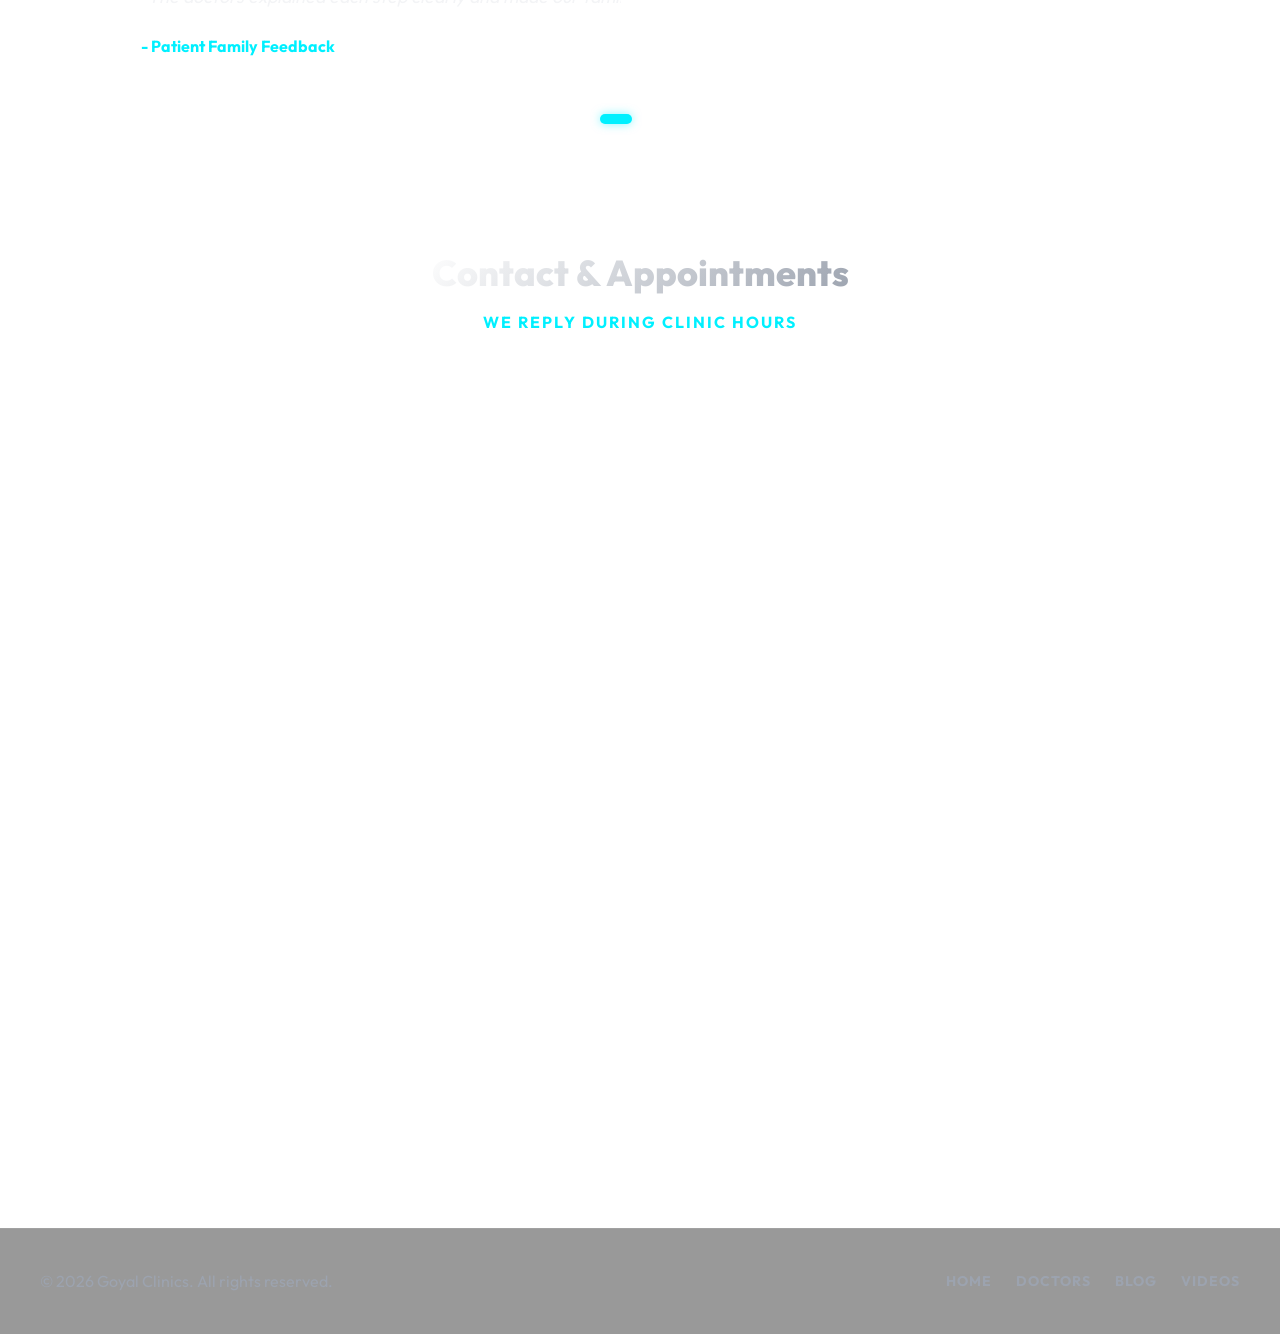
==== commit 10f7719e: "fix: update map to use exact coordinates" ====
--- a/index.html
+++ b/index.html
@@ -303,7 +303,7 @@
               <strong>Address:</strong> B2/48 Yamuna Vihar, Delhi
             </p>
             
-            <iframe src="https://maps.google.com/maps?q=B2/48%20Yamuna%20vihar%20delhi&t=&z=15&ie=UTF8&iwloc=&output=embed" width="100%" height="200" style="border:0; border-radius: 12px; margin-top: 16px;" allowfullscreen="" loading="lazy" referrerpolicy="no-referrer-when-downgrade"></iframe>
+            <iframe src="https://maps.google.com/maps?q=28.7019342,77.2678053&t=&z=15&ie=UTF8&iwloc=&output=embed" width="100%" height="200" style="border:0; border-radius: 12px; margin-top: 16px;" allowfullscreen="" loading="lazy" referrerpolicy="no-referrer-when-downgrade"></iframe>
 
             <div class="divider"></div>
 
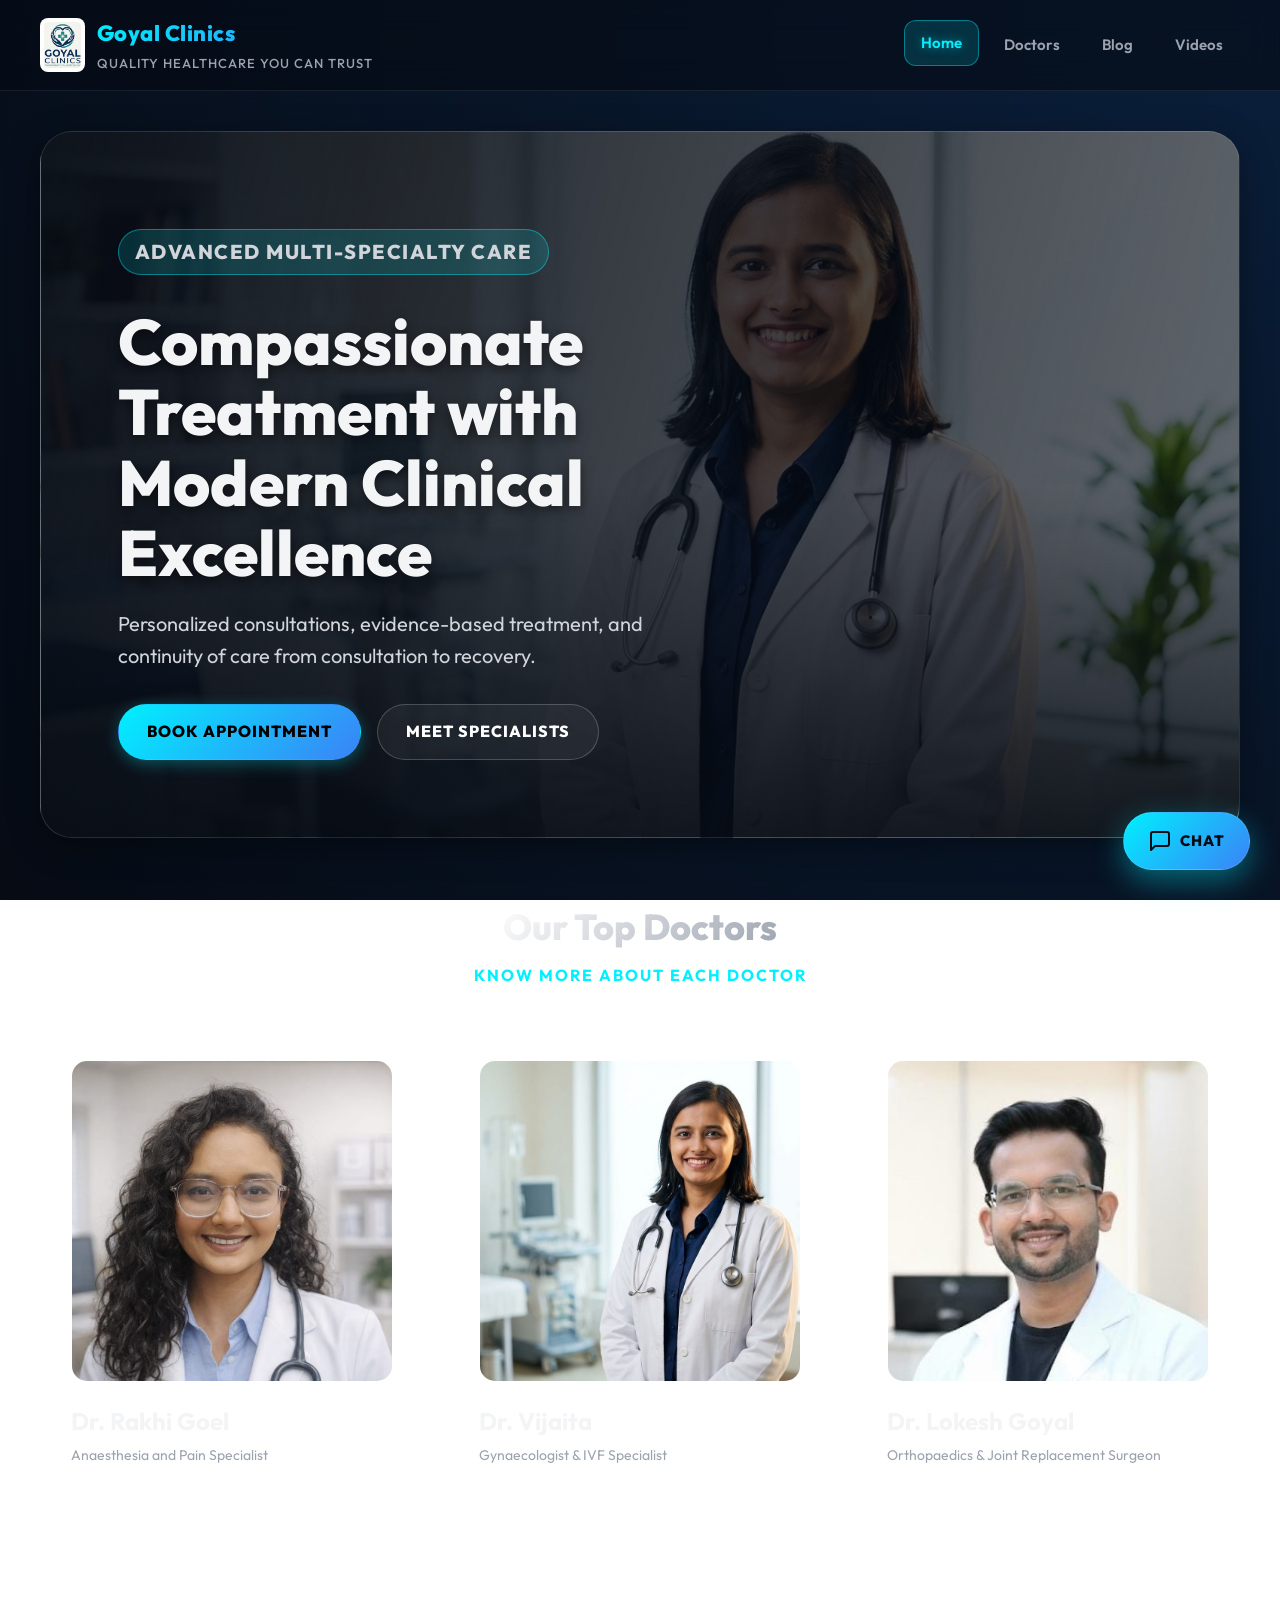
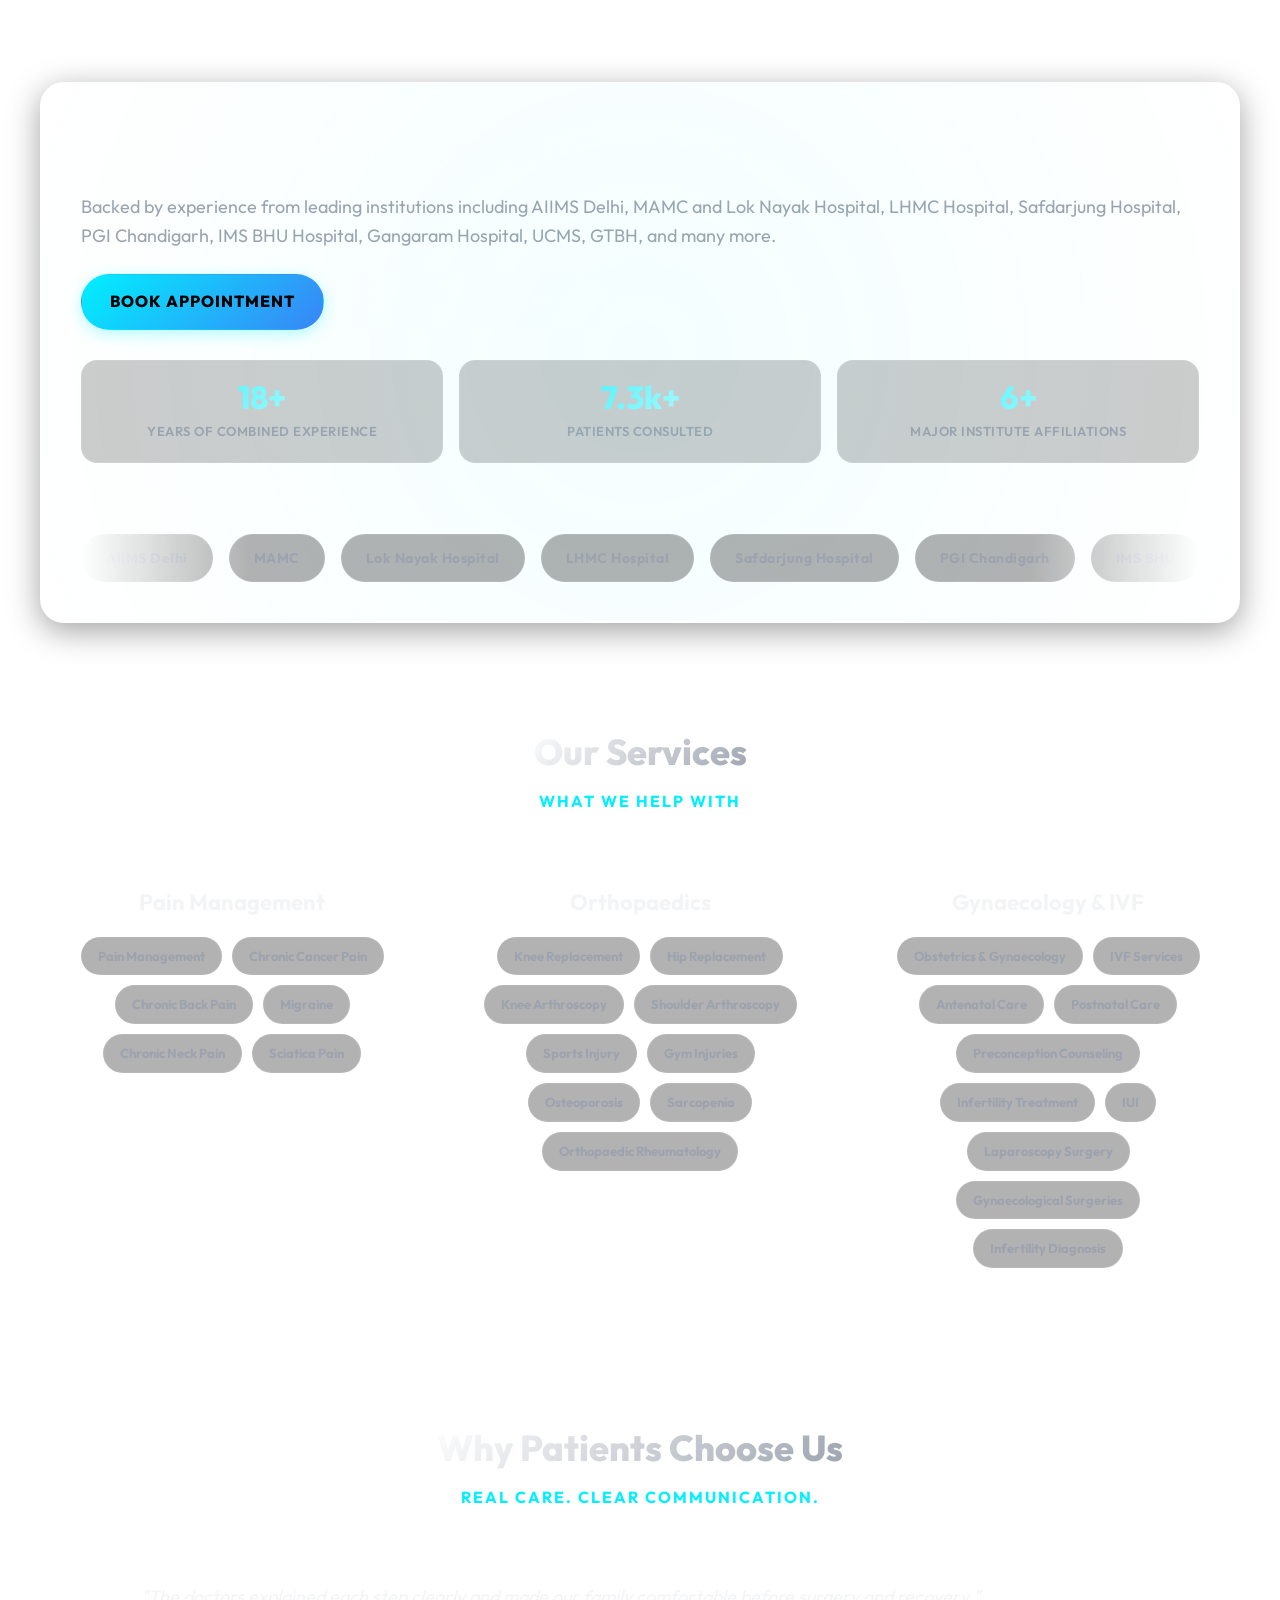
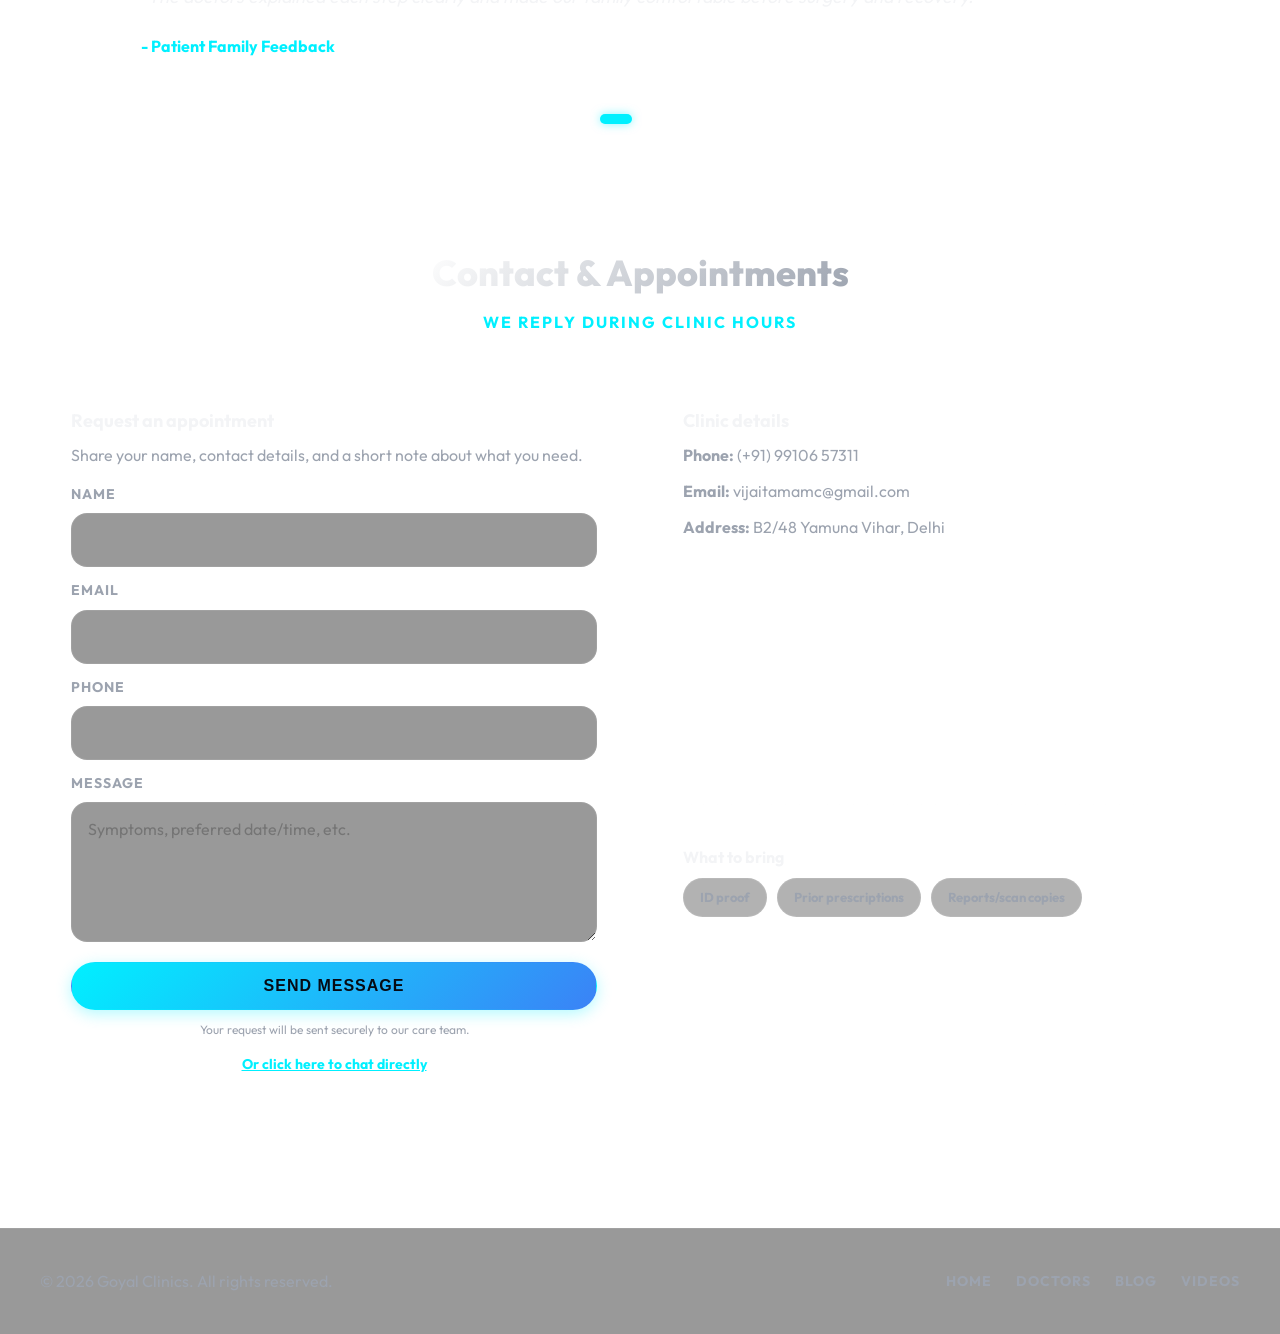
==== commit 9e7107f1: "feat: replace whatsapp integration with generic floating chat across all pages" ====
--- a/index.html
+++ b/index.html
@@ -281,12 +281,12 @@
                 <label for="message">Message</label>
                 <textarea id="message" name="message" placeholder="Symptoms, preferred date/time, etc." required></textarea>
               </div>
-              <button class="btn btn-primary" type="submit" style="width:100%; background: linear-gradient(135deg, #25D366, #128C7E); color: white;">Send via WhatsApp</button>
+              <button class="btn btn-primary" type="submit" style="width:100%; background: linear-gradient(135deg, var(--brand), #3B82F6); color: #060B14;">Send Message</button>
               <p class="muted" style="margin:10px 0 0; font-size:12px; text-align: center;">
-                Your request will be sent directly via WhatsApp.
+                Your request will be sent securely to our care team.
               </p>
               <div style="text-align: center; margin-top: 12px;">
-                <a href="https://wa.me/919910657311" target="_blank" style="font-size: 14px; font-weight: 700; color: #25D366; text-decoration: underline;">Or click here to chat directly</a>
+                <a href="https://wa.me/919910657311" target="_blank" style="font-size: 14px; font-weight: 700; color: var(--brand); text-decoration: underline;">Or click here to chat directly</a>
               </div>
             </form>
           </div>
@@ -330,14 +330,11 @@
       </div>
     </footer>
 
-    <a
-      class="whatsapp-float"
-      href="https://wa.me/919910657311"
-      target="_blank"
-      rel="noopener noreferrer"
-      aria-label="Chat on WhatsApp"
-    >
-      WhatsApp
+    <a class="chat-float" href="#contact" aria-label="Chat with us">
+      <svg width="24" height="24" viewBox="0 0 24 24" fill="none" stroke="currentColor" stroke-width="2" stroke-linecap="round" stroke-linejoin="round" style="margin-right: 8px;">
+        <path d="M21 15a2 2 0 0 1-2 2H7l-4 4V5a2 2 0 0 1 2-2h14a2 2 0 0 1 2 2z"></path>
+      </svg>
+      Chat
     </a>
 
     <script>
--- a/css/style.css
+++ b/css/style.css
@@ -657,7 +657,7 @@
   box-shadow: 0 0 10px rgba(0, 240, 255, 0.5);
 }
 
-.whatsapp-float {
+.chat-float {
   position: fixed;
   right: 30px;
   bottom: 30px;
@@ -668,19 +668,19 @@
   padding: 16px 24px;
   border-radius: 999px;
   border: 1px solid rgba(255, 255, 255, 0.1);
-  background: linear-gradient(135deg, #25D366, #128C7E);
-  color: #ffffff;
+  background: linear-gradient(135deg, var(--brand), #3B82F6);
+  color: #060B14;
   font-size: 15px;
   font-weight: 800;
   text-transform: uppercase;
   letter-spacing: 1px;
-  box-shadow: 0 10px 30px rgba(37, 211, 102, 0.4);
+  box-shadow: 0 10px 30px rgba(0, 240, 255, 0.4);
   transition: all 0.3s cubic-bezier(0.175, 0.885, 0.32, 1.275);
 }
 
-.whatsapp-float:hover {
+.chat-float:hover {
   transform: translateY(-5px) scale(1.05);
-  box-shadow: 0 15px 40px rgba(37, 211, 102, 0.6);
+  box-shadow: 0 15px 40px rgba(0, 240, 255, 0.6);
 }
 
 .muted {
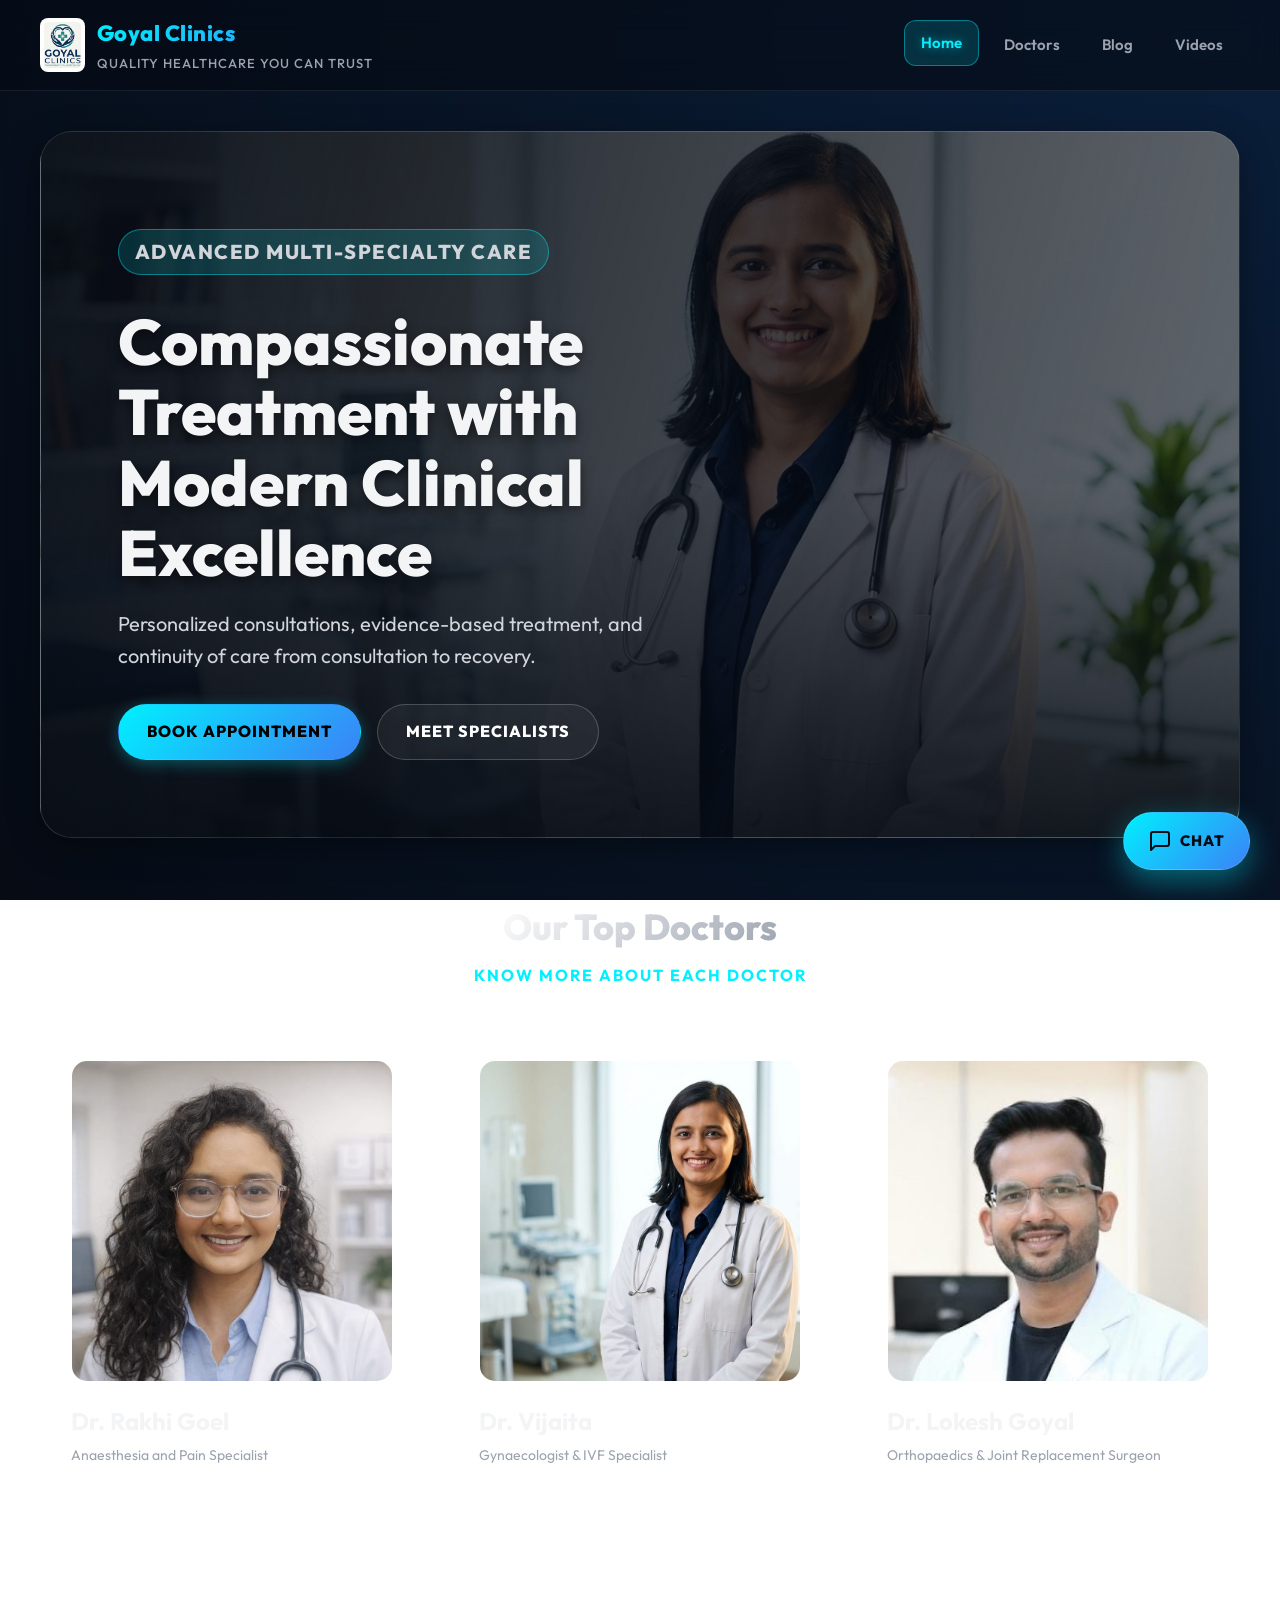
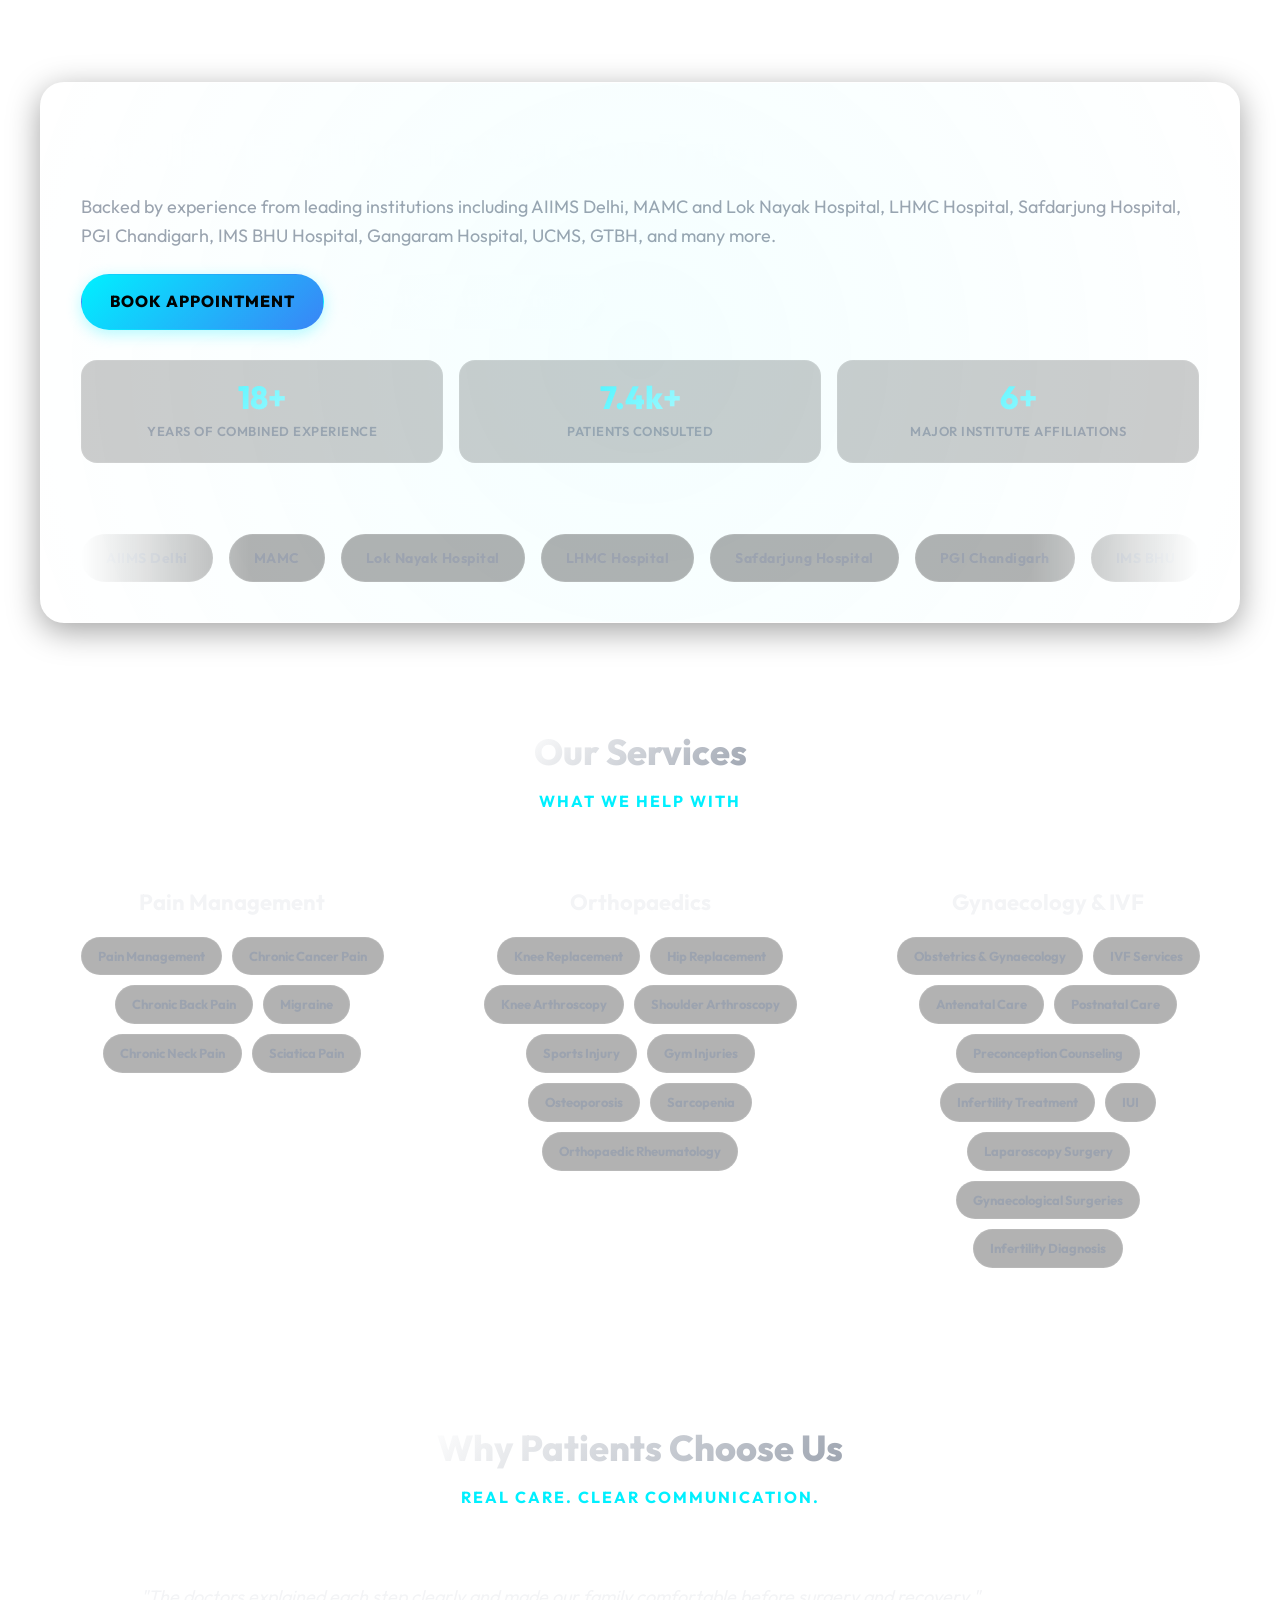
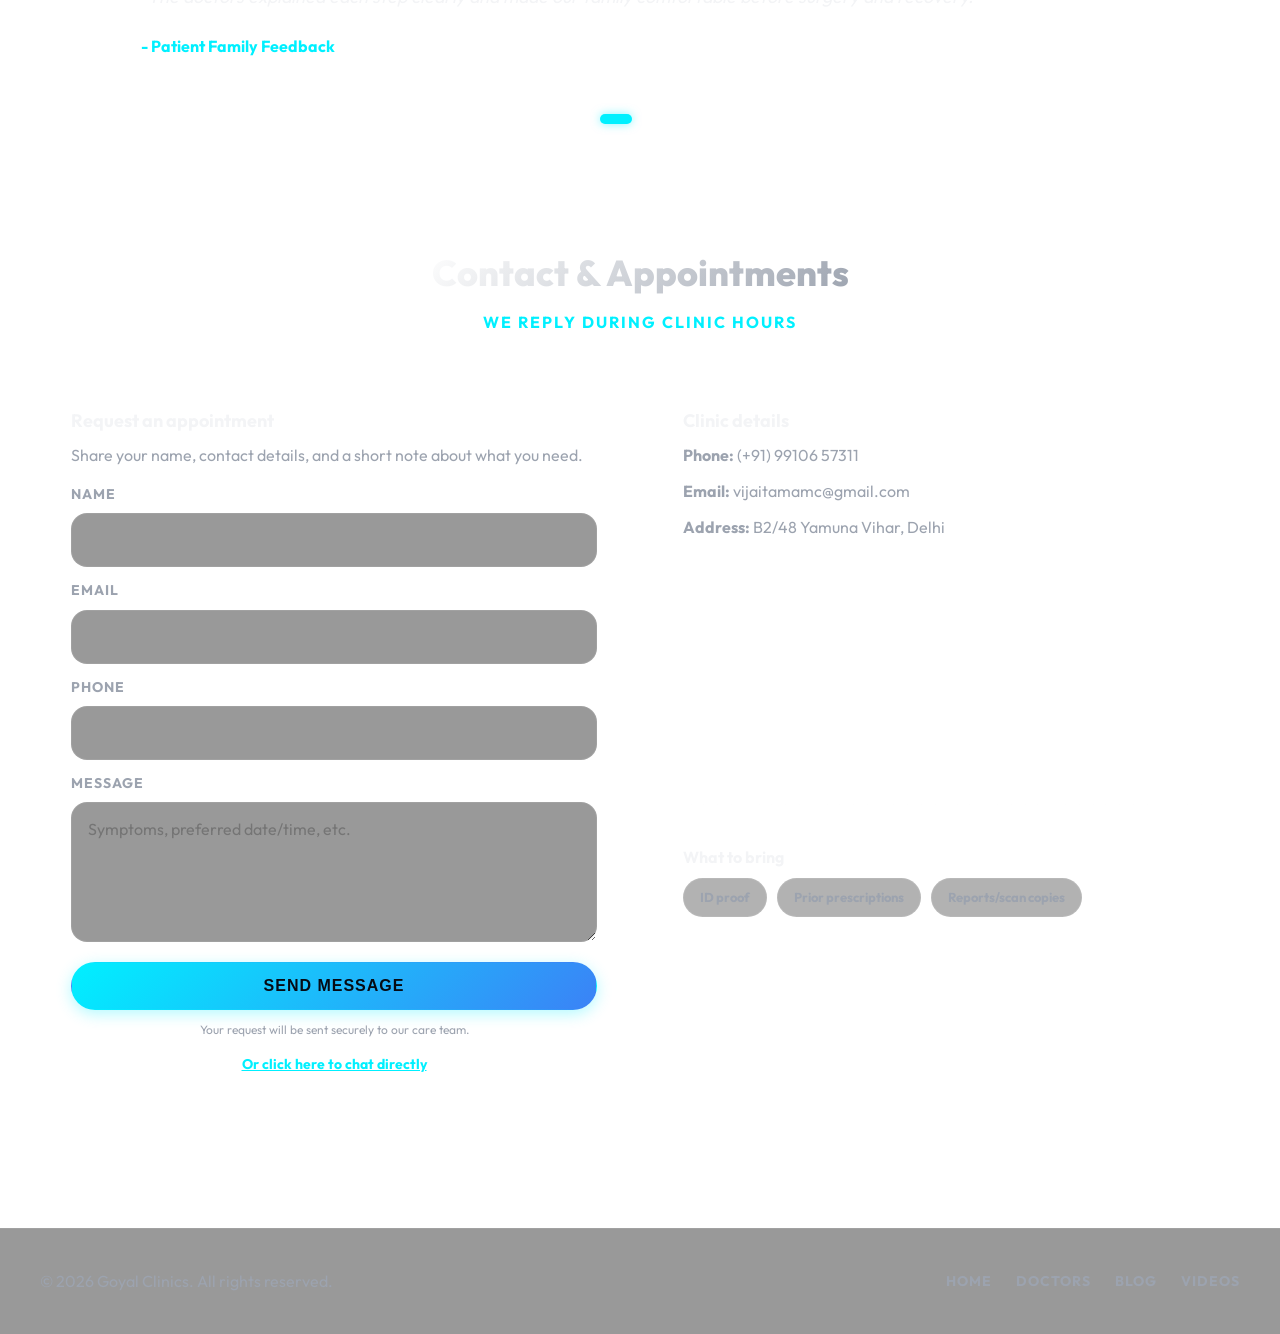
==== commit 9a7d2784: "fix: route generic chat button to WhatsApp" ====
--- a/index.html
+++ b/index.html
@@ -330,7 +330,7 @@
       </div>
     </footer>
 
-    <a class="chat-float" href="#contact" aria-label="Chat with us">
+    <a class="chat-float" href="https://wa.me/919910657311" target="_blank" rel="noopener noreferrer" aria-label="Chat with us">
       <svg width="24" height="24" viewBox="0 0 24 24" fill="none" stroke="currentColor" stroke-width="2" stroke-linecap="round" stroke-linejoin="round" style="margin-right: 8px;">
         <path d="M21 15a2 2 0 0 1-2 2H7l-4 4V5a2 2 0 0 1 2-2h14a2 2 0 0 1 2 2z"></path>
       </svg>
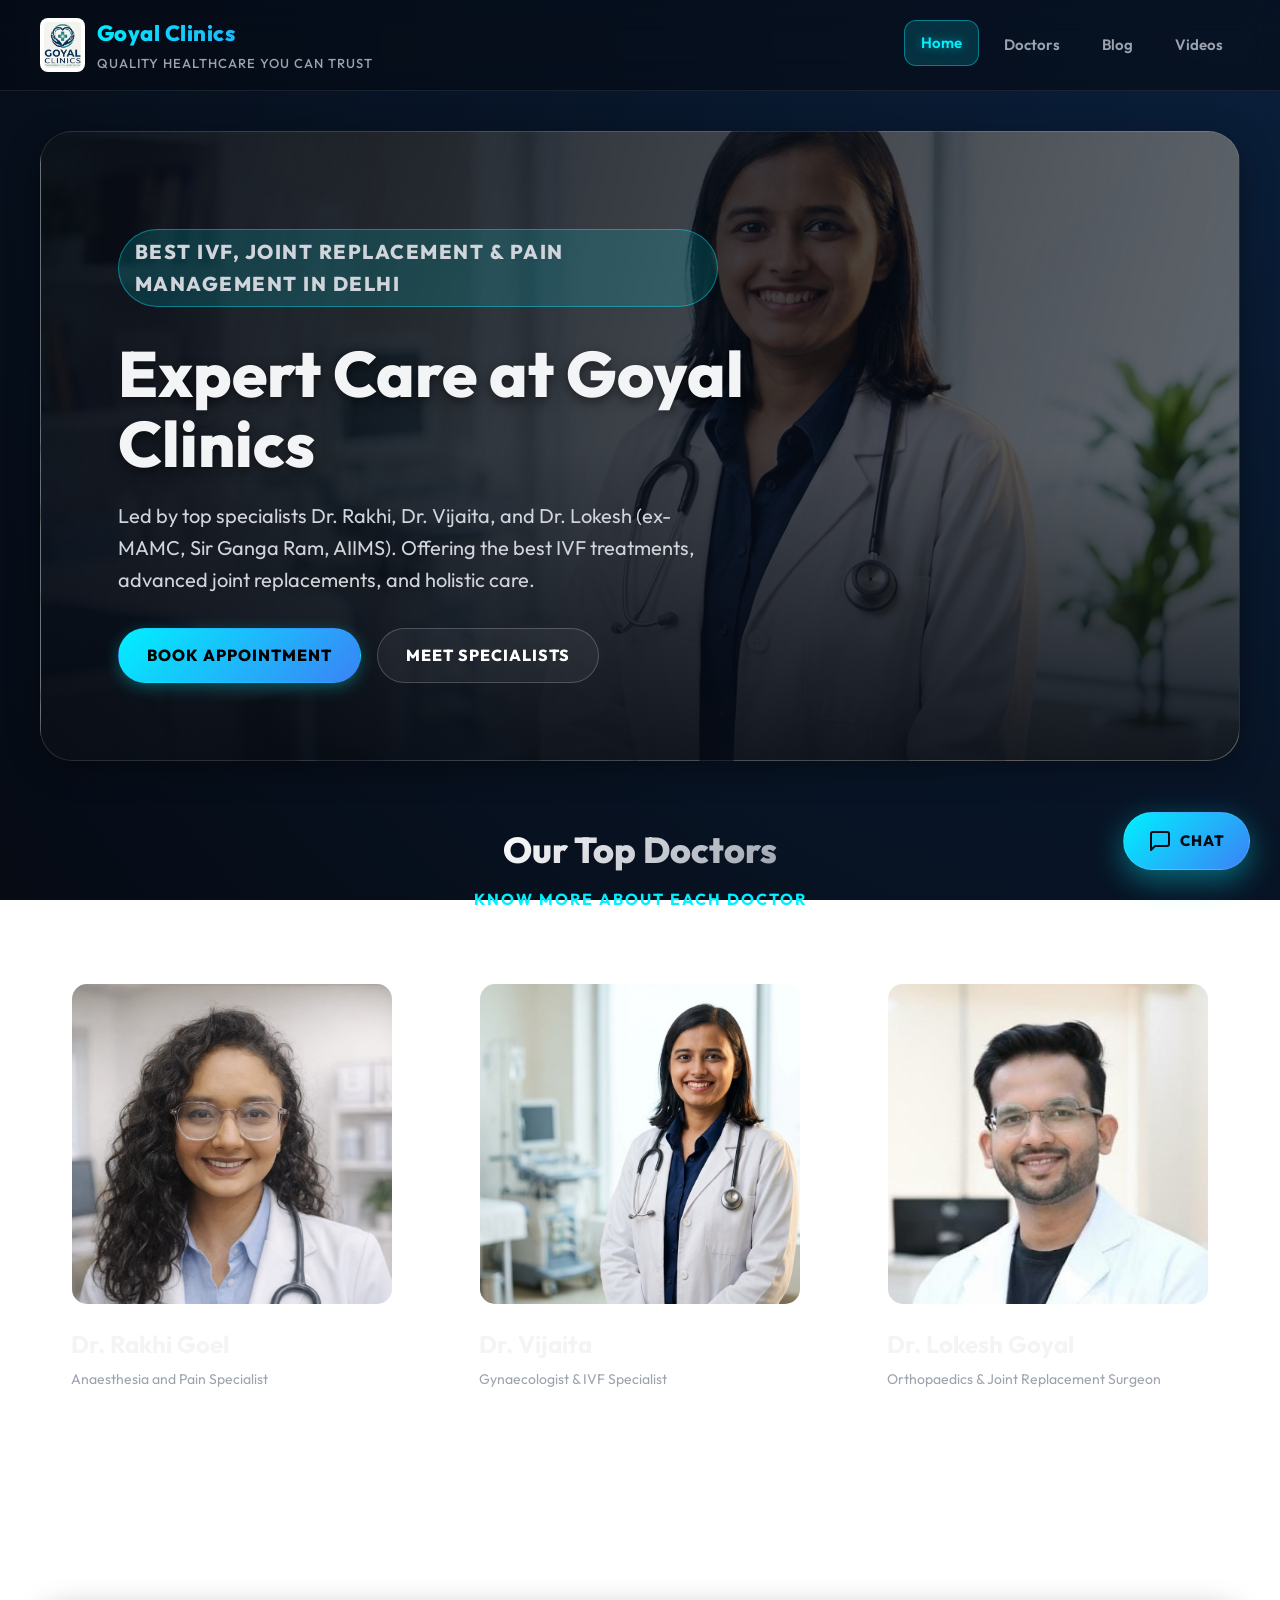
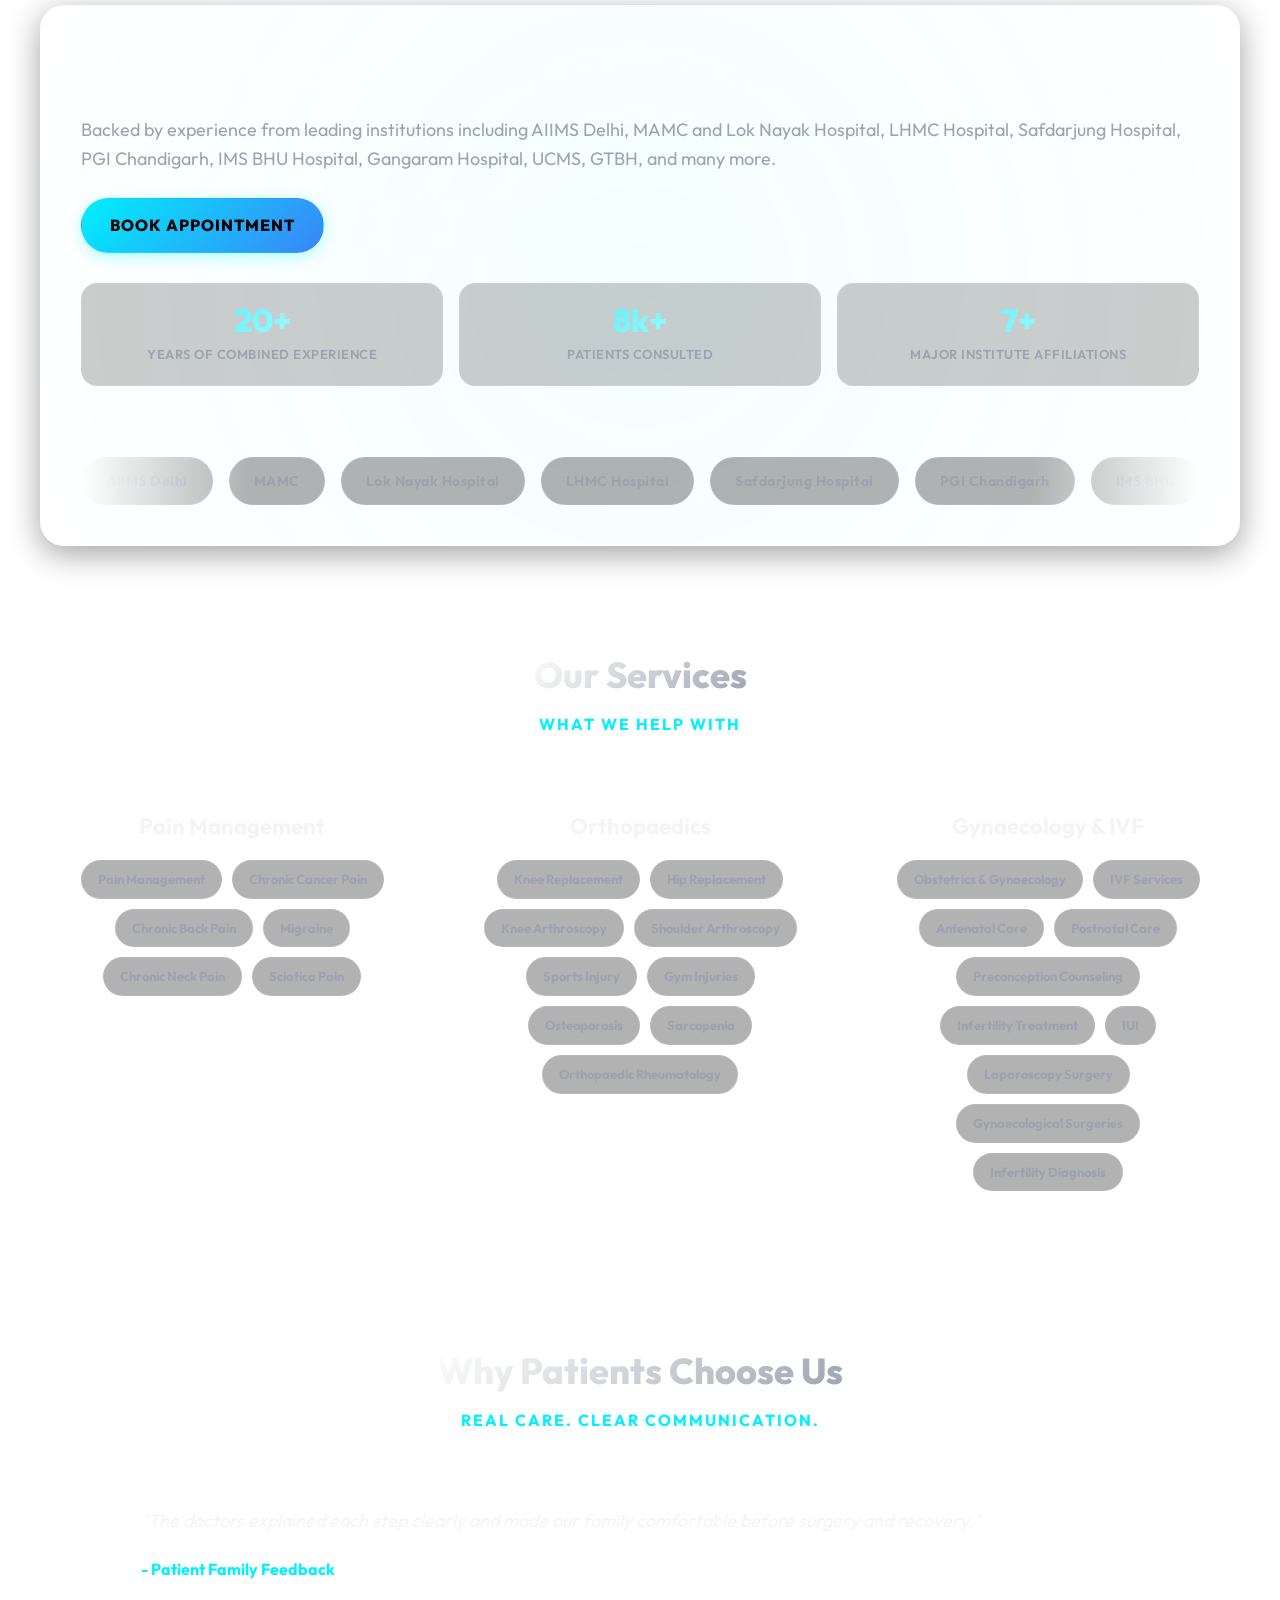
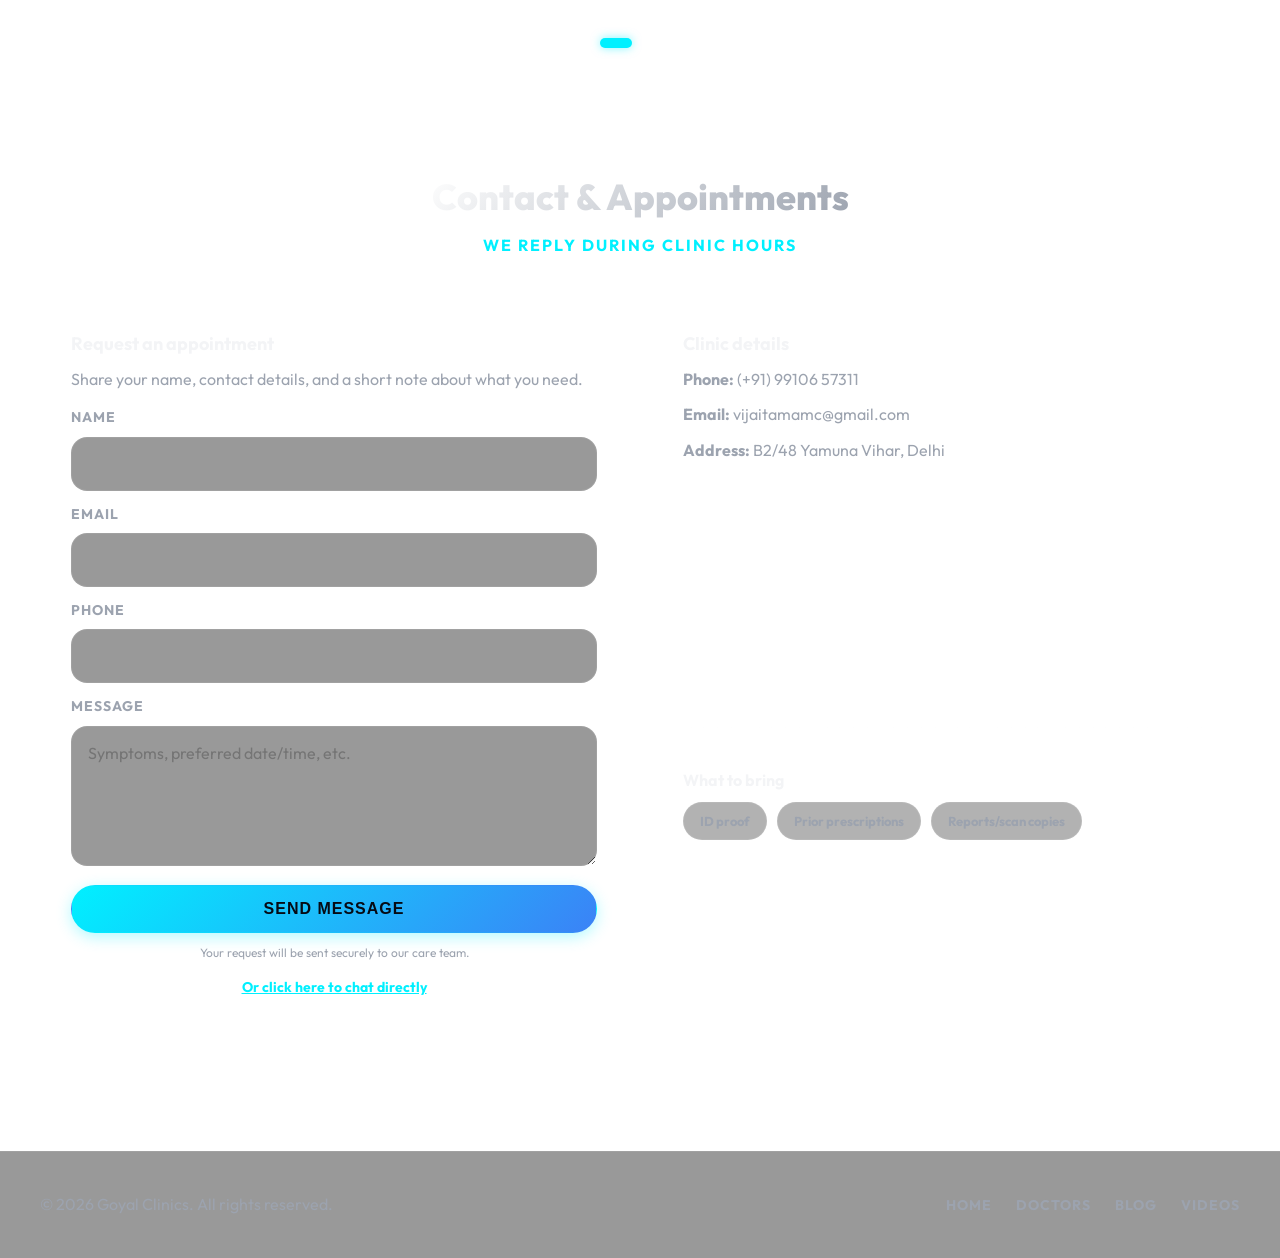
==== commit 52c62e79: "seo: heavily optimize meta keywords and headings for targeted search terms" ====
--- a/index.html
+++ b/index.html
@@ -5,7 +5,8 @@
     <meta name="viewport" content="width=device-width, initial-scale=1" />
     <title>Goyal Clinics Delhi | Top IVF, Joint Replacement &amp; Pain Management</title>
     <link rel="icon" type="image/png" href="css/IMG_4322.png" />
-    <meta name="description" content="Expert medical care in Delhi by doctors from AIIMS, Gangaram, and MAMC. Goyal Clinics specializes in advanced IVF &amp; infertility treatments, total joint replacement surgeries, and comprehensive chronic pain management." />
+    <meta name="description" content="Expert medical care in Delhi by doctors from AIIMS, Gangaram, and MAMC. Goyal Clinics specializes in best IVF & infertility treatments, total joint replacement surgeries, and comprehensive chronic pain management." />
+    <meta name="keywords" content="goyal clinic, goyal clinics, Rakhi, vijaita, lokesh, mamc, ivf, joint replacement, ganga ram ivf, best ivf, delhi" />
     <meta name="keywords" content="ex-AIIMS doctor Delhi, ex-Gangaram doctor, MAMC doctor, IVF specialist Delhi, infertility treatment, best joint replacement surgeon, knee replacement, hip replacement, chronic pain management, Goyal Clinics Delhi, orthopaedic care, sciatica pain relief, pregnancy care" />
     <meta property="og:title" content="Goyal Clinics Delhi | Top IVF, Joint Replacement &amp; Pain Management" />
     <meta property="og:description" content="Expert medical care in Delhi. Goyal Clinics specializes in advanced IVF &amp; infertility treatments, total joint replacement surgeries, and comprehensive chronic pain management." />
@@ -56,11 +57,10 @@
     <main class="container">
       <section class="hero-banner" aria-label="Clinic hero banner">
         <div class="hero-banner-content">
-          <p class="hero-kicker">Advanced Multi-Specialty Care</p>
-          <h1>Compassionate Treatment with Modern Clinical Excellence</h1>
+          <p class="hero-kicker">Best IVF, Joint Replacement & Pain Management in Delhi</p>
+          <h1>Expert Care at Goyal Clinics</h1>
           <p>
-            Personalized consultations, evidence-based treatment, and continuity of care from consultation to
-            recovery.
+            Led by top specialists Dr. Rakhi, Dr. Vijaita, and Dr. Lokesh (ex-MAMC, Sir Ganga Ram, AIIMS). Offering the best IVF treatments, advanced joint replacements, and holistic care.
           </p>
           <div class="btn-row">
             <a class="btn btn-primary" href="#contact">Book Appointment</a>
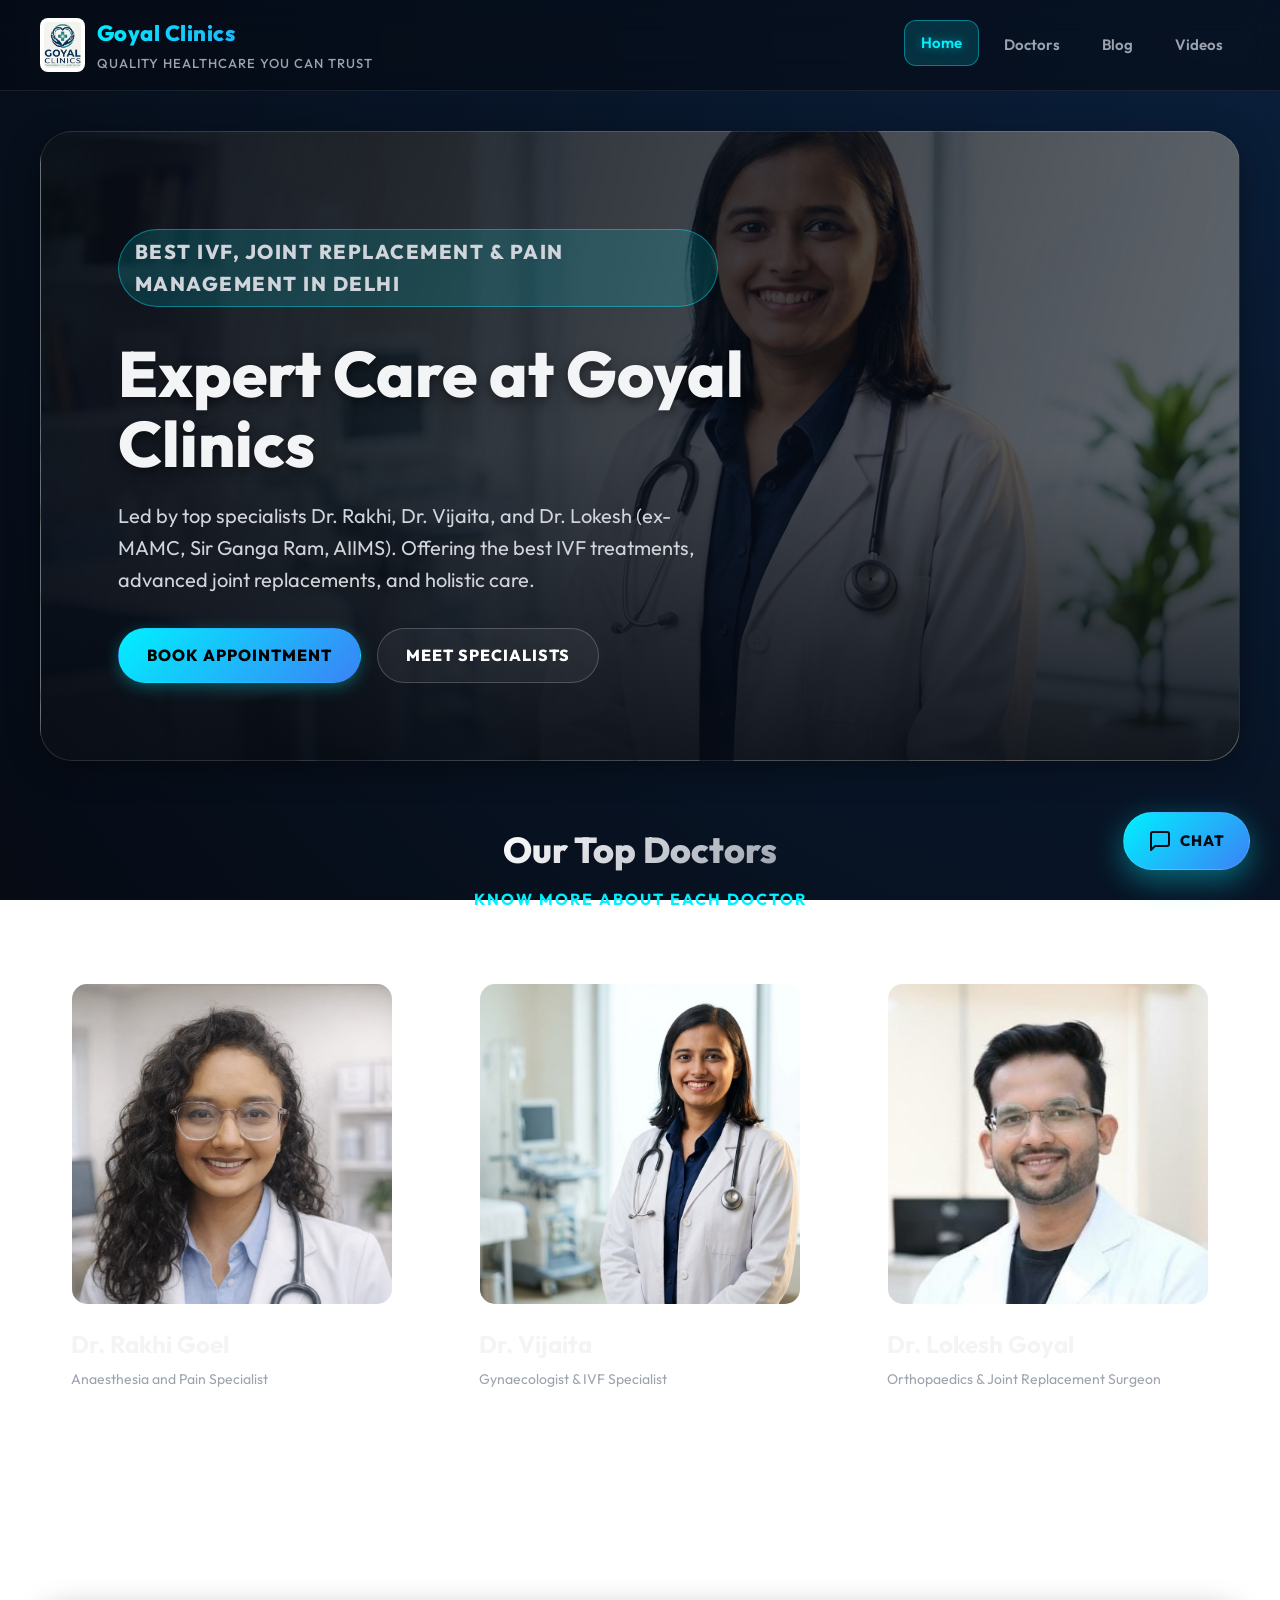
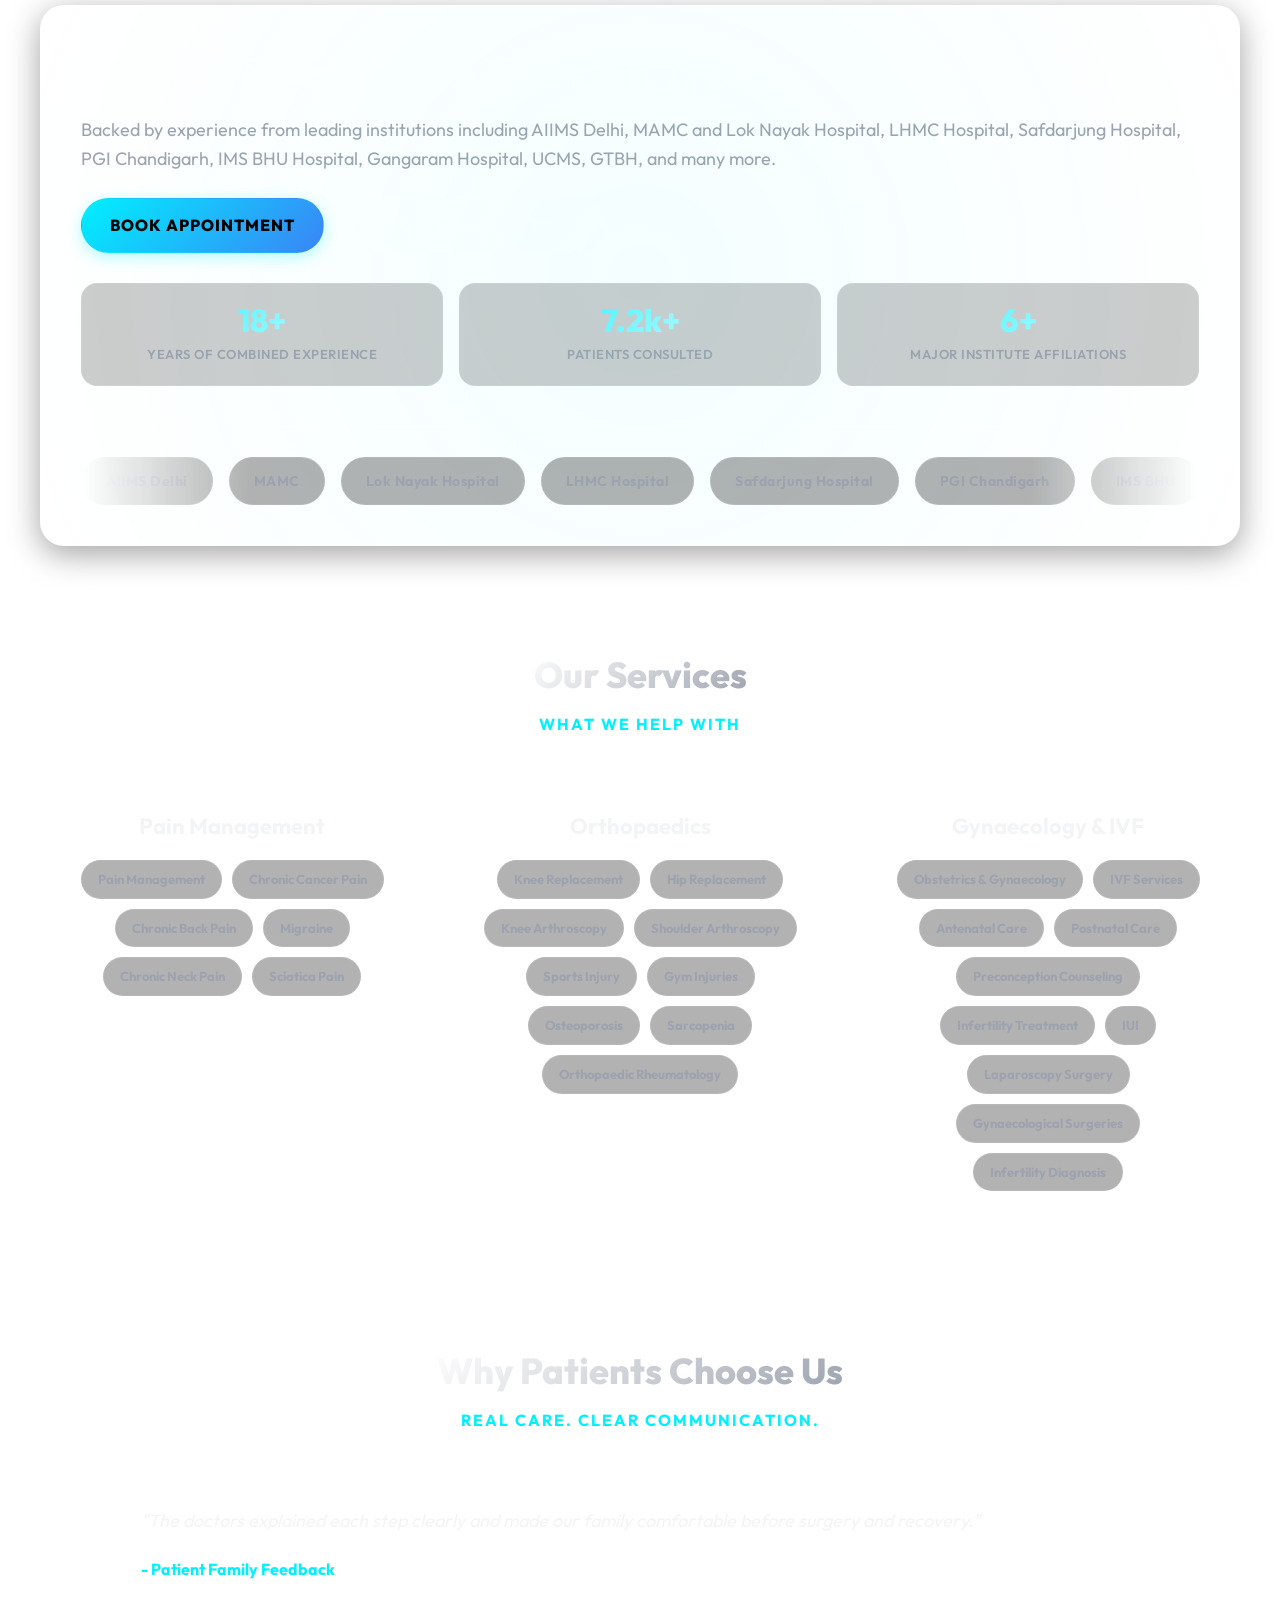
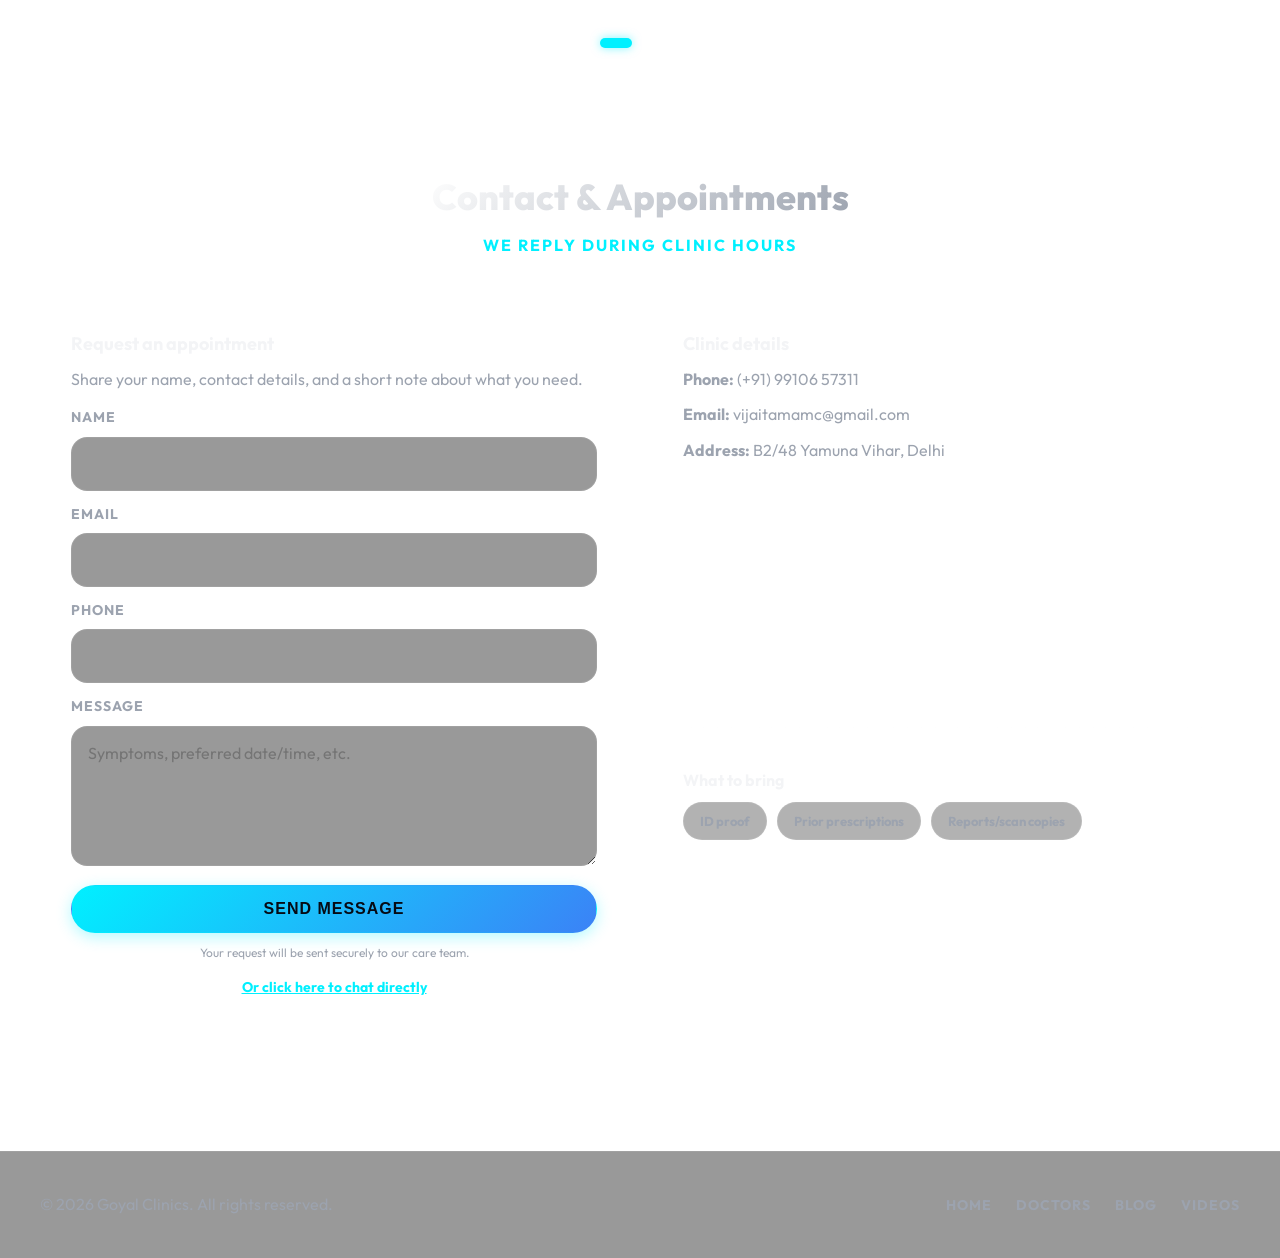
==== commit 13d80f6c: "seo: enhance meta tags across multiple pages for improved search visibility and social sharing" ====
--- a/index.html
+++ b/index.html
@@ -8,16 +8,21 @@
     <meta name="description" content="Expert medical care in Delhi by doctors from AIIMS, Gangaram, and MAMC. Goyal Clinics specializes in best IVF & infertility treatments, total joint replacement surgeries, and comprehensive chronic pain management." />
     <meta name="keywords" content="goyal clinic, goyal clinics, Rakhi, vijaita, lokesh, mamc, ivf, joint replacement, ganga ram ivf, best ivf, delhi" />
     <meta name="keywords" content="ex-AIIMS doctor Delhi, ex-Gangaram doctor, MAMC doctor, IVF specialist Delhi, infertility treatment, best joint replacement surgeon, knee replacement, hip replacement, chronic pain management, Goyal Clinics Delhi, orthopaedic care, sciatica pain relief, pregnancy care" />
+    <meta name="robots" content="index,follow,max-image-preview:large,max-snippet:-1,max-video-preview:-1" />
+    <link rel="canonical" href="https://goyalclinics.com/" />
     <meta property="og:title" content="Goyal Clinics Delhi | Top IVF, Joint Replacement &amp; Pain Management" />
     <meta property="og:description" content="Expert medical care in Delhi. Goyal Clinics specializes in advanced IVF &amp; infertility treatments, total joint replacement surgeries, and comprehensive chronic pain management." />
     <meta property="og:type" content="website" />
+    <meta property="og:url" content="https://goyalclinics.com/" />
+    <meta property="og:image" content="https://goyalclinics.com/40e5b3c6-85bc-4a08-9d90-1cc1109232ba.jpeg" />
+    <meta name="twitter:card" content="summary_large_image" />
     <script type="application/ld+json">
     {
       "@context": "https://schema.org",
       "@type": "MedicalClinic",
       "name": "Goyal Clinics",
       "image": "https://goyalclinics.com/40e5b3c6-85bc-4a08-9d90-1cc1109232ba.jpeg",
-      "@id": "",
+      "@id": "https://goyalclinics.com/",
       "url": "https://goyalclinics.com/",
       "telephone": "+919910657311",
       "address": {
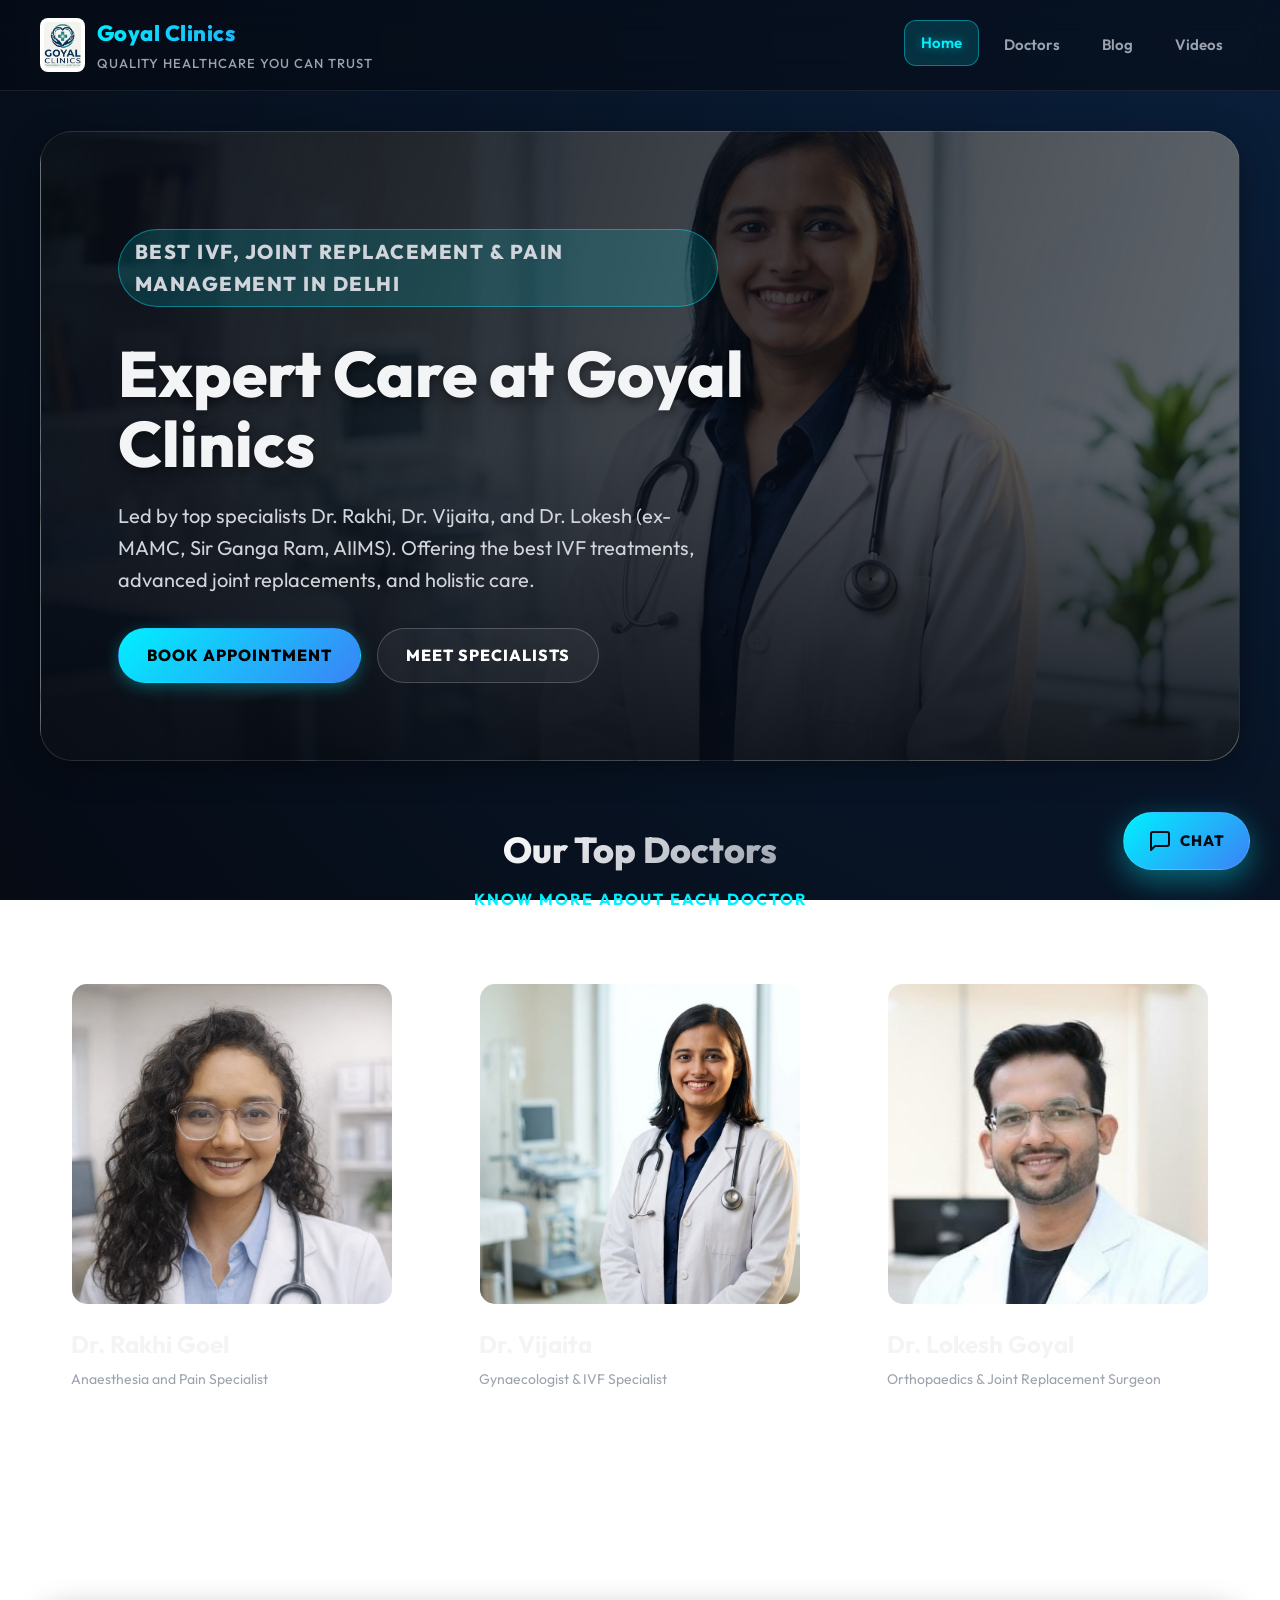
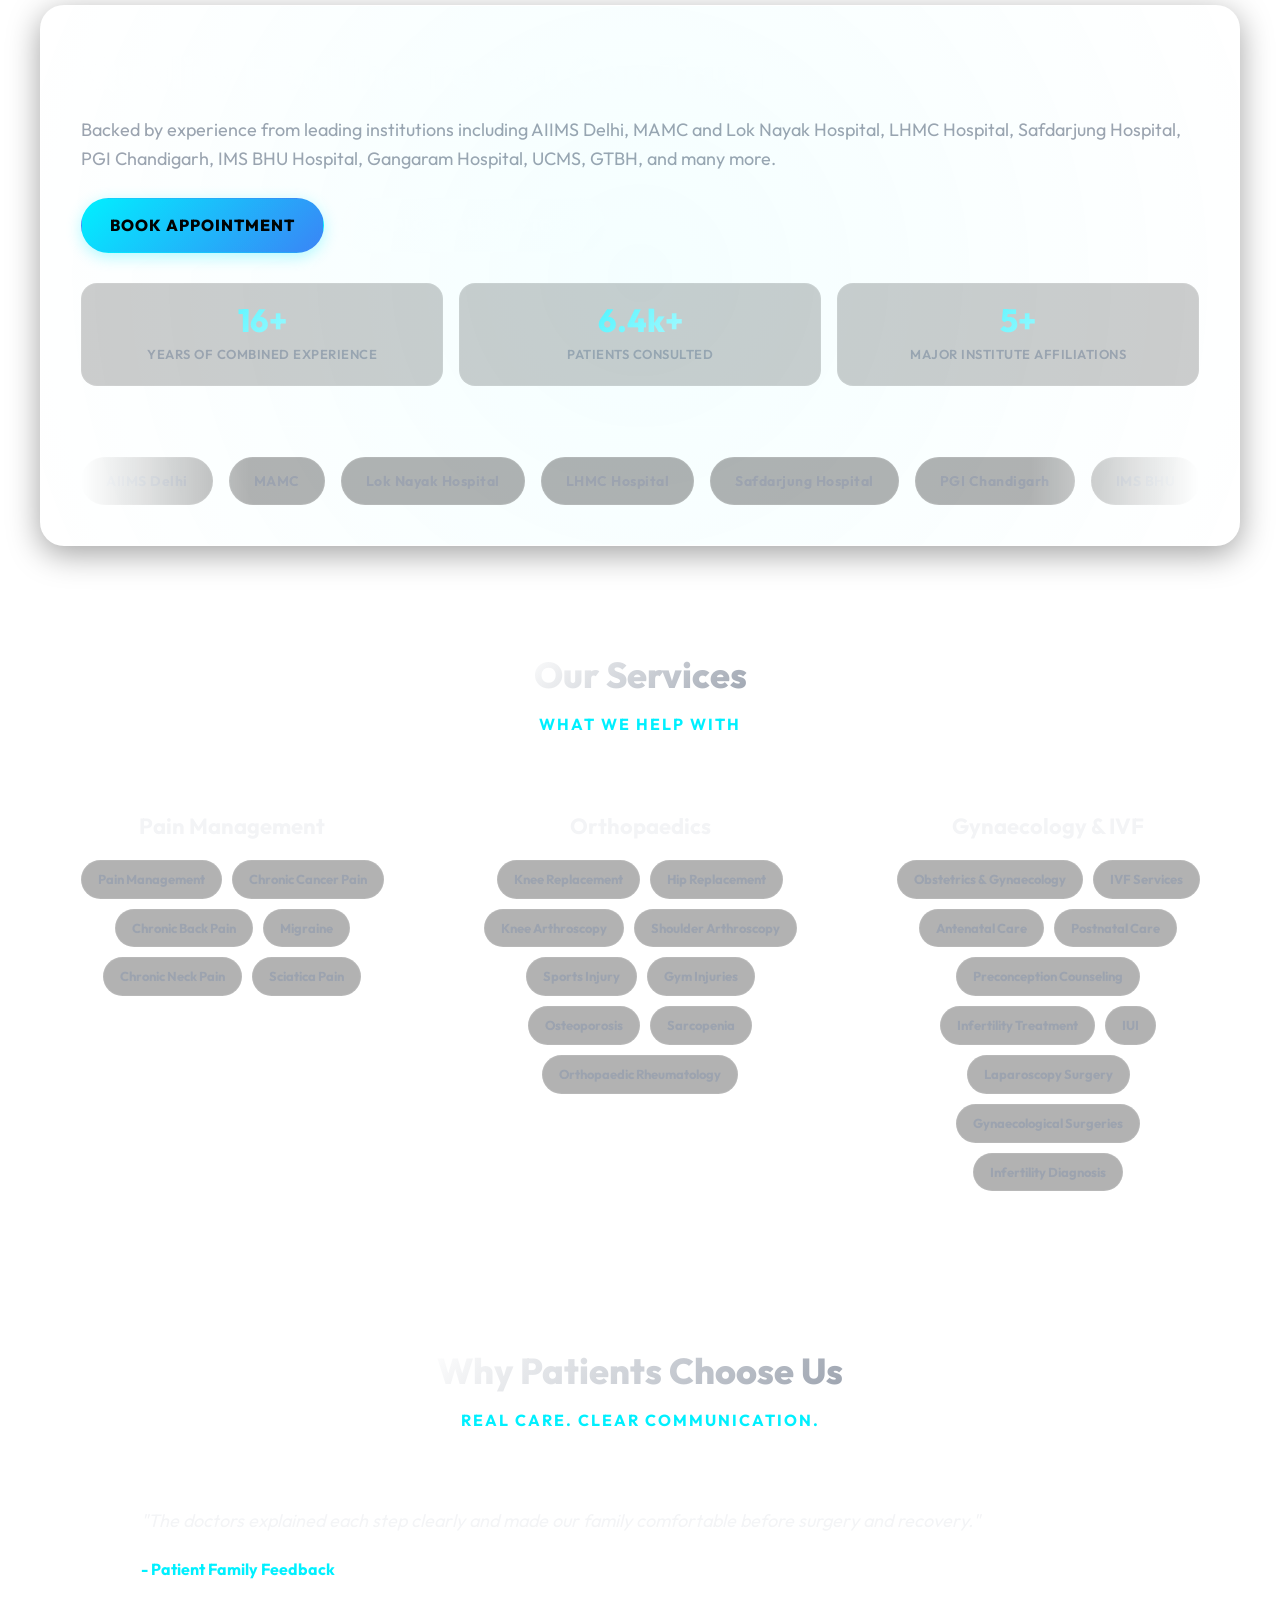
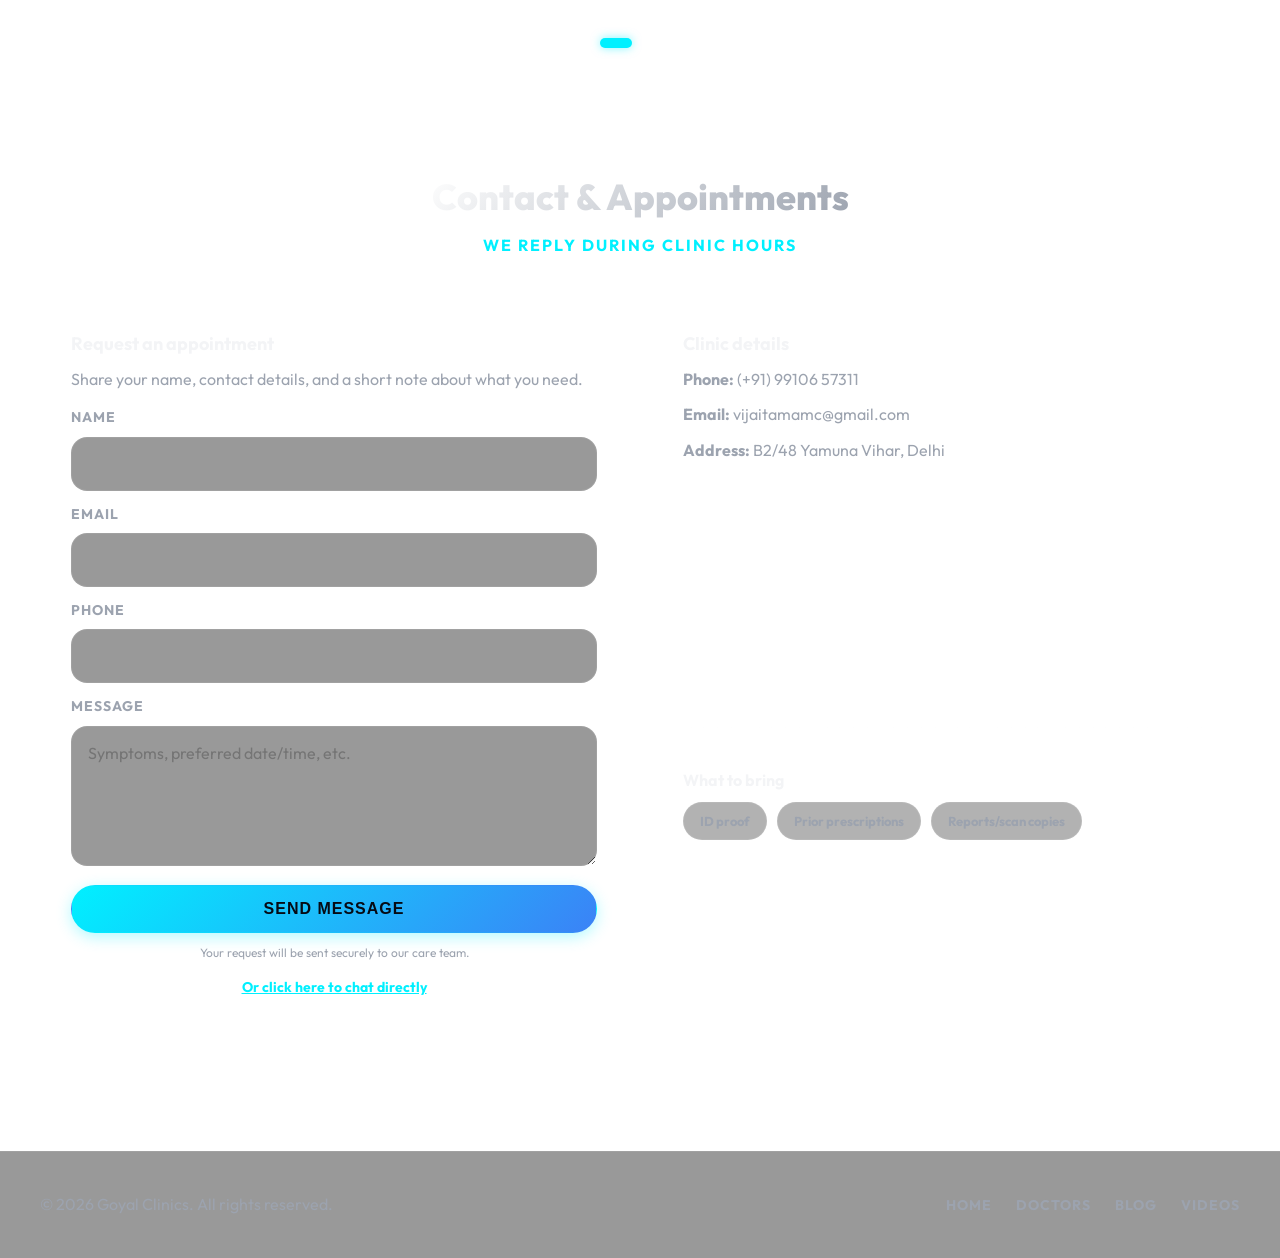
==== commit 2578aca3: "refactor: update navigation links to use root path for consistency across all pages" ====
--- a/index.html
+++ b/index.html
@@ -43,7 +43,7 @@
   <body>
     <header>
       <div class="container topbar">
-        <a href="index.html" class="logo">
+        <a href="/" class="logo">
           <img class="logo-icon" src="css/IMG_4322.png" alt="Goyal Clinics Logo" />
           <div class="logo-text">
             <strong>Goyal Clinics</strong>
@@ -51,7 +51,7 @@
           </div>
         </a>
         <nav aria-label="Primary navigation">
-          <a href="index.html" aria-current="page">Home</a>
+          <a href="/" aria-current="page">Home</a>
           <a href="doctors.html">Doctors</a>
           <a href="blog.html">Blog</a>
           <a href="videos.html">Videos</a>
@@ -327,7 +327,7 @@
       <div class="container footer-row">
         <div>© 2026 Goyal Clinics. All rights reserved.</div>
         <div class="small-links" aria-label="Quick links">
-          <a href="index.html">Home</a>
+          <a href="/">Home</a>
           <a href="doctors.html">Doctors</a>
           <a href="blog.html">Blog</a>
           <a href="videos.html">Videos</a>
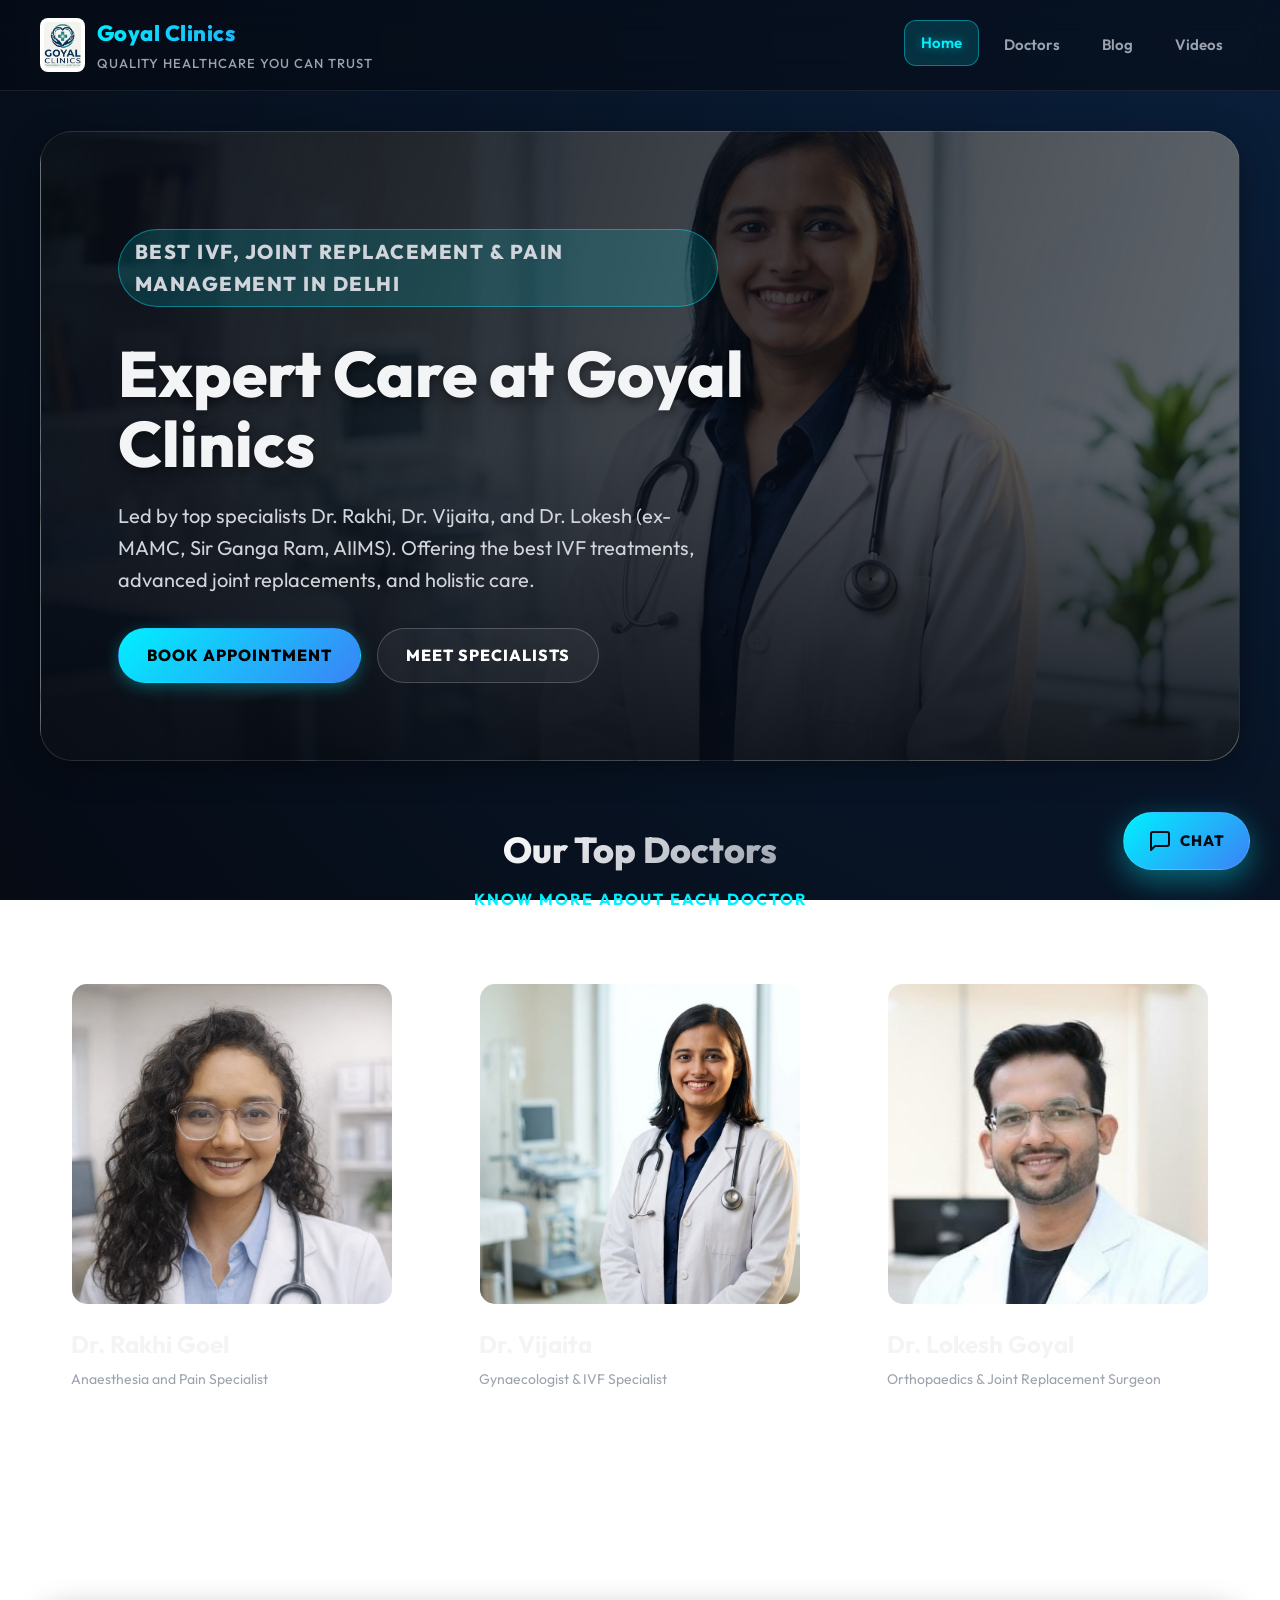
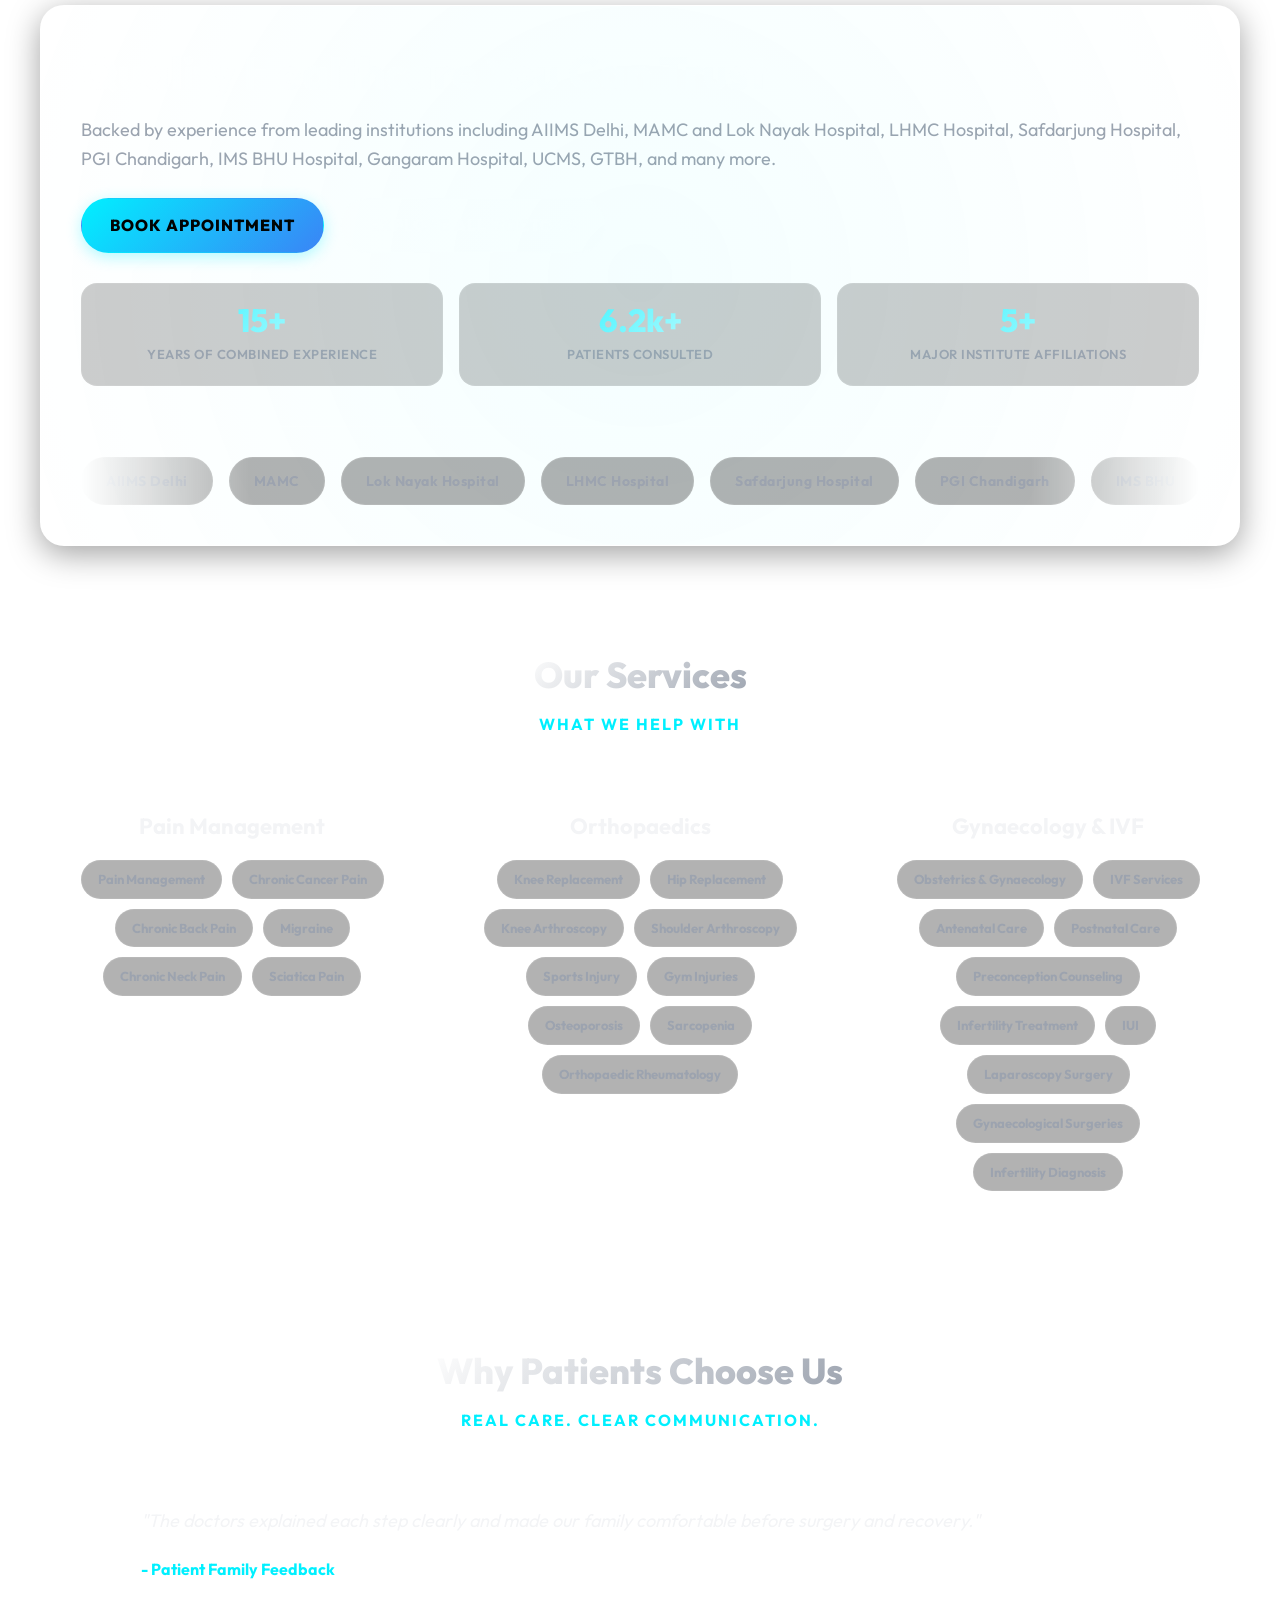
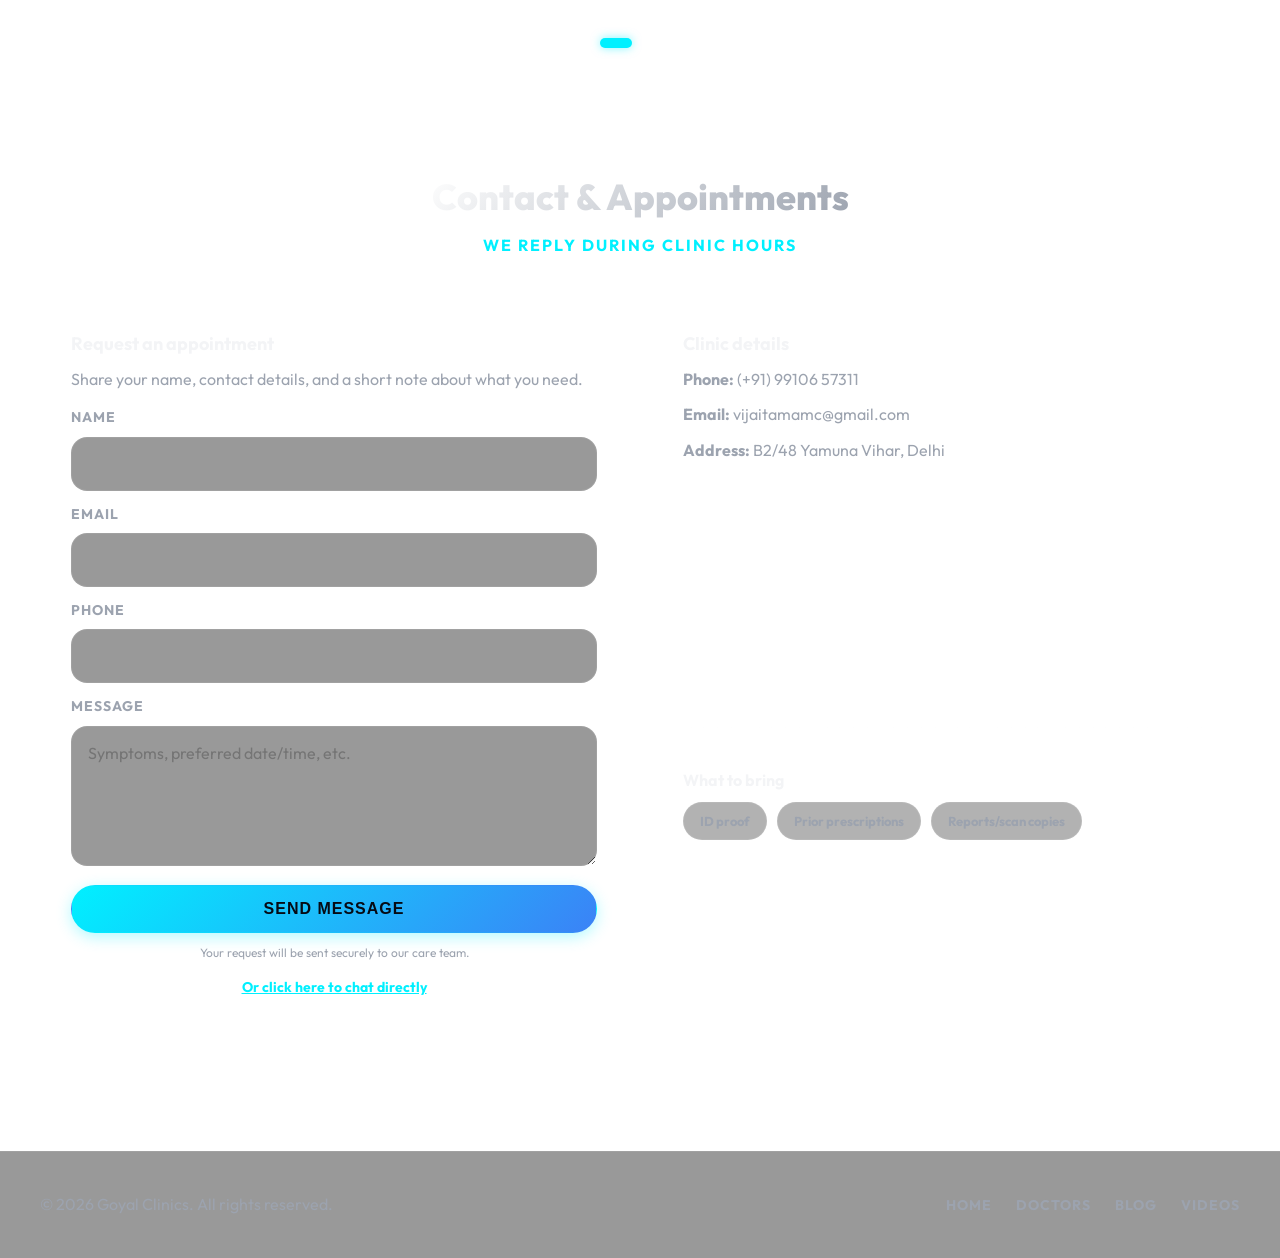
==== commit e51aa16b: "feat: implement responsive navigation toggle and enhance mobile menu functionality across multiple p" ====
--- a/index.html
+++ b/index.html
@@ -50,7 +50,12 @@
             <span>Quality healthcare you can trust</span>
           </div>
         </a>
-        <nav aria-label="Primary navigation">
+        <button class="nav-toggle" type="button" aria-label="Open menu" aria-expanded="false" aria-controls="primary-nav">
+          <svg viewBox="0 0 24 24" fill="none" aria-hidden="true">
+            <path d="M4 7h16M4 12h16M4 17h16" stroke="currentColor" stroke-width="2" stroke-linecap="round"/>
+          </svg>
+        </button>
+        <nav id="primary-nav" class="primary-nav" aria-label="Primary navigation">
           <a href="/" aria-current="page">Home</a>
           <a href="doctors.html">Doctors</a>
           <a href="blog.html">Blog</a>
@@ -413,4 +418,24 @@
       }
     </script>
   </body>
+  <script>
+    (function () {
+      const toggle = document.querySelector('.nav-toggle');
+      const nav = document.getElementById('primary-nav');
+      if (!toggle || !nav) return;
+      function setOpen(open) {
+        nav.classList.toggle('is-open', open);
+        toggle.setAttribute('aria-expanded', String(open));
+      }
+      toggle.addEventListener('click', function () {
+        setOpen(!nav.classList.contains('is-open'));
+      });
+      nav.addEventListener('click', function (e) {
+        if (e.target && e.target.tagName === 'A') setOpen(false);
+      });
+      document.addEventListener('keydown', function (e) {
+        if (e.key === 'Escape') setOpen(false);
+      });
+    })();
+  </script>
 </html>
--- a/css/style.css
+++ b/css/style.css
@@ -72,6 +72,43 @@
   padding: 16px 0;
 }
 
+.nav-toggle {
+  display: none;
+  align-items: center;
+  justify-content: center;
+  width: 44px;
+  height: 44px;
+  border-radius: 14px;
+  border: 1px solid var(--border);
+  background: rgba(255, 255, 255, 0.04);
+  color: #fff;
+  cursor: pointer;
+  transition: all 0.2s ease;
+}
+
+.nav-toggle:hover {
+  border-color: var(--border-glow);
+  box-shadow: var(--glow-shadow);
+  transform: translateY(-1px);
+}
+
+.nav-toggle:active {
+  transform: translateY(0);
+}
+
+.nav-toggle svg {
+  width: 22px;
+  height: 22px;
+}
+
+.primary-nav {
+  display: flex;
+}
+
+.primary-nav.is-open {
+  display: flex;
+}
+
 
 
 .logo strong {
@@ -770,6 +807,15 @@
 }
 
 @media (max-width: 900px) {
+  .container {
+    width: min(1200px, calc(100% - 28px));
+  }
+
+  header {
+    backdrop-filter: blur(18px);
+    -webkit-backdrop-filter: blur(18px);
+  }
+
   .hero-grid {
     grid-template-columns: 1fr;
   }
@@ -791,16 +837,125 @@
   .contact-grid {
     grid-template-columns: 1fr;
   }
-  
-  /* Mobile styling applied before */
+
+  /* App-like header + menu */
   .topbar {
+    flex-direction: row;
+    text-align: left;
+    padding: 12px 0;
+  }
+
+  .logo strong {
+    font-size: 18px;
+  }
+
+  .logo span {
+    font-size: 11px;
+    letter-spacing: 0.8px;
+  }
+
+  .logo-icon {
+    height: 44px;
+    max-width: 160px;
+  }
+
+  .nav-toggle {
+    display: inline-flex;
+    flex: 0 0 auto;
+  }
+
+  nav.primary-nav {
+    display: none;
+    position: absolute;
+    left: 0;
+    right: 0;
+    top: calc(100% + 1px);
+    background: rgba(6, 11, 20, 0.92);
+    backdrop-filter: blur(18px);
+    -webkit-backdrop-filter: blur(18px);
+    border-bottom: 1px solid var(--border);
+    padding: 14px 14px 18px;
+    gap: 10px;
     flex-direction: column;
-    text-align: center;
-  }
-  nav {
-    justify-content: center;
+  }
+
+  nav.primary-nav.is-open {
+    display: flex;
+  }
+
+  nav.primary-nav a {
     width: 100%;
-  }
+    padding: 14px 16px;
+    border-radius: 16px;
+    font-size: 16px;
+    background: rgba(255, 255, 255, 0.03);
+    border-color: rgba(255, 255, 255, 0.08);
+  }
+
+  nav a:hover, nav a[aria-current="page"] {
+    transform: none;
+  }
+
+  .hero {
+    padding: 28px 0 12px;
+  }
+
+  .hero-card {
+    padding: 22px;
+    border-radius: 20px;
+  }
+
+  .hero p {
+    font-size: 16px;
+  }
+
+  .hero-banner {
+    margin-top: 18px;
+    border-radius: 22px;
+  }
+
+  .hero-banner-content {
+    padding: 28px 22px;
+  }
+
+  .hero-banner p {
+    font-size: 16px;
+  }
+
+  .section {
+    padding: 36px 0;
+  }
+
+  .section-title {
+    margin-bottom: 22px;
+  }
+
+  .section-title h3 {
+    font-size: 28px;
+  }
+
+  .btn-row {
+    gap: 12px;
+  }
+
+  .btn {
+    width: 100%;
+    padding: 14px 18px;
+    font-size: 15px;
+  }
+
+  .panel {
+    padding: 20px;
+    border-radius: 20px;
+  }
+
+  .chat-float {
+    right: 16px;
+    bottom: 16px;
+    padding: 14px 18px;
+    font-size: 14px;
+  }
+
   .footer-row {
     flex-direction: column;
     justify-content: center;
